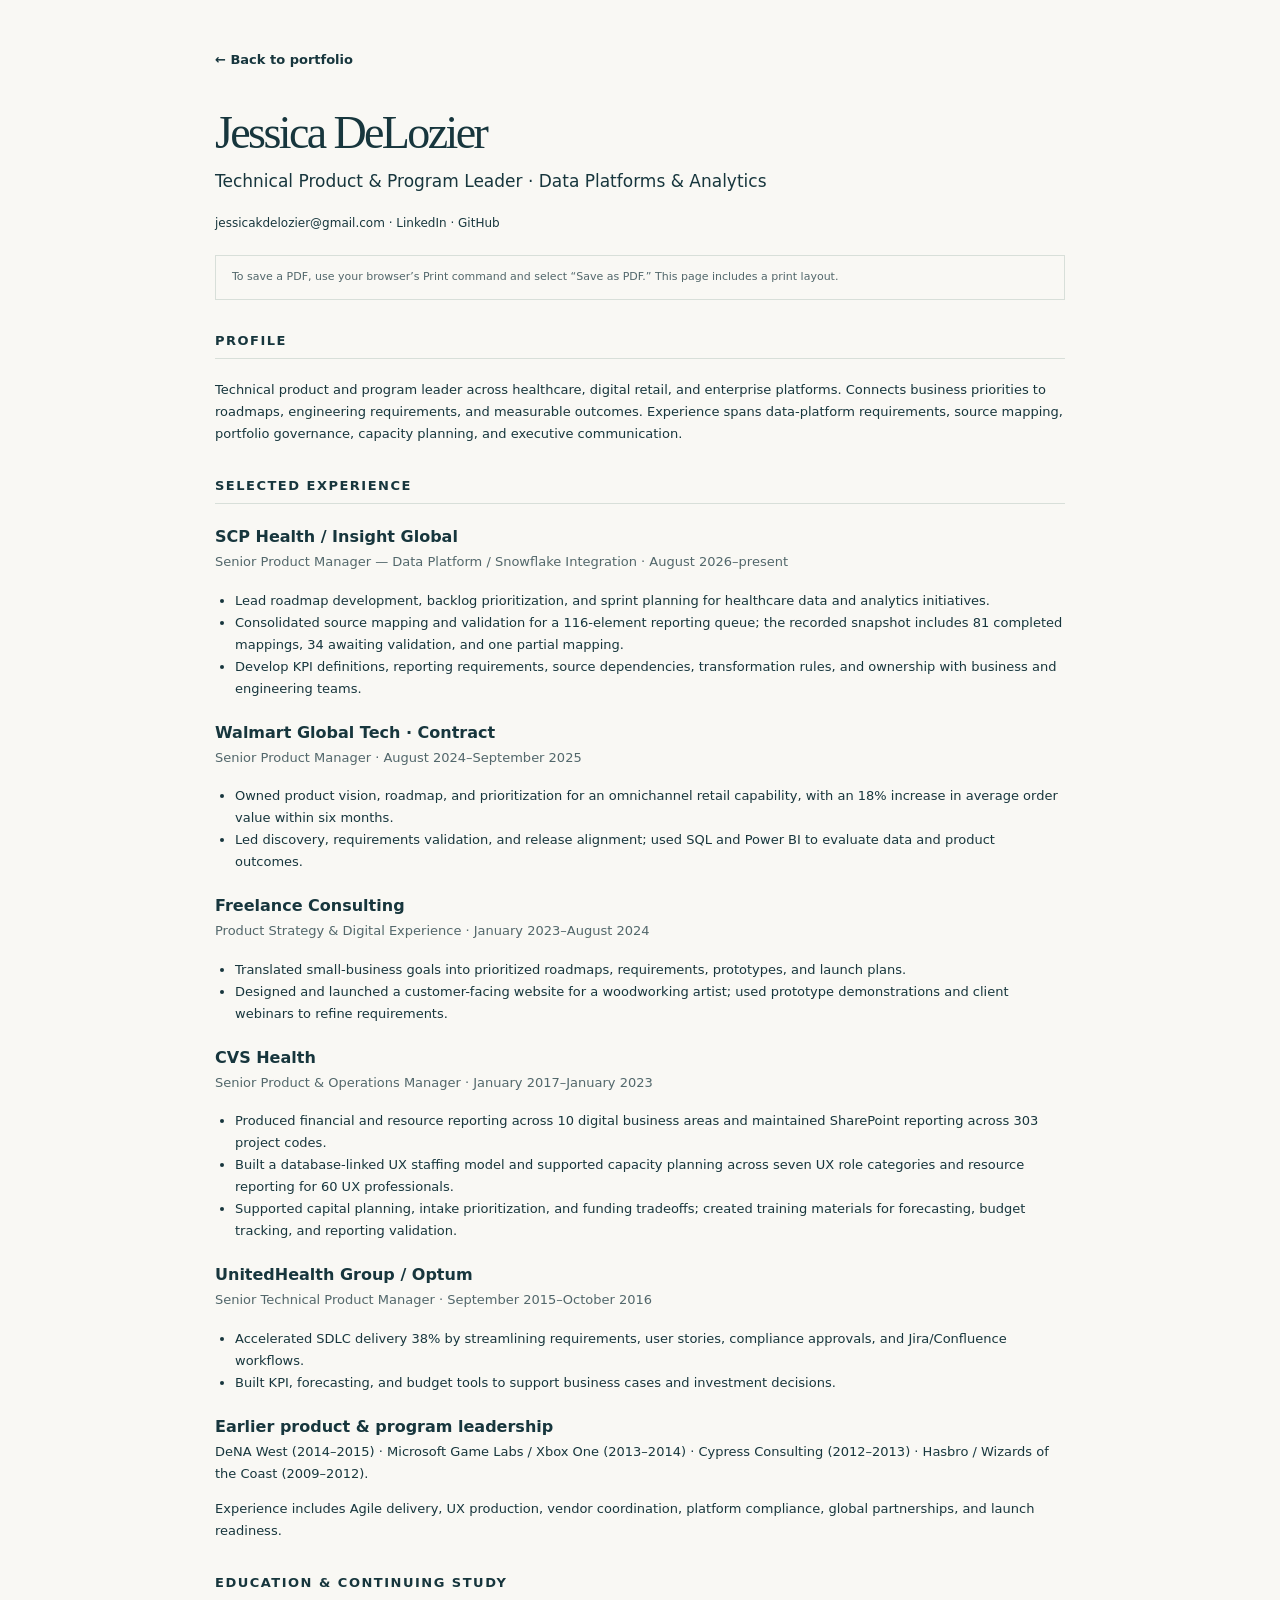
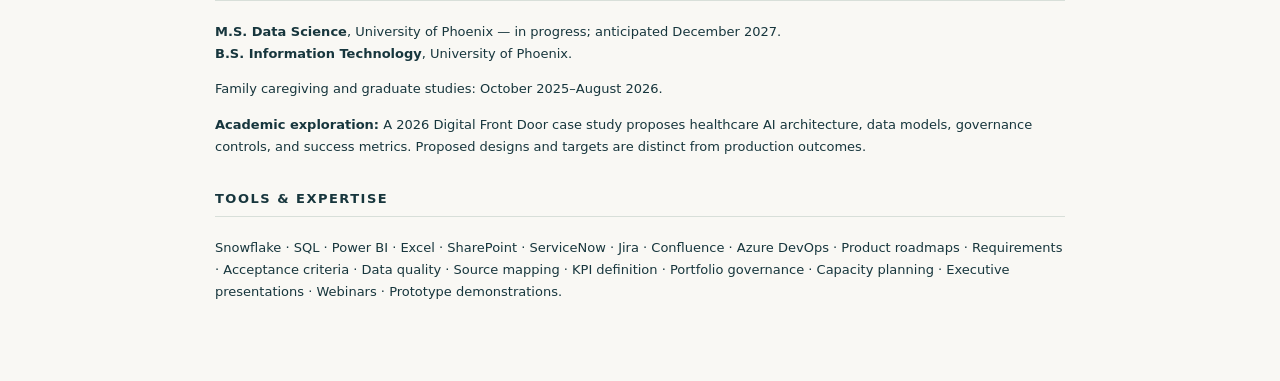
==== resume.html @ f14e0f36 "Publish Jessica DeLozier professional portfolio" ====
<!doctype html>
<html lang="en"><head><meta charset="utf-8"><meta name="viewport" content="width=device-width,initial-scale=1"><meta name="description" content="Jessica DeLozier — selected experience in technical product, program, and data platform leadership."><title>Résumé | Jessica DeLozier</title><link rel="icon" href="favicon.svg" type="image/svg+xml"><link rel="stylesheet" href="styles.css"><style>.resume{max-width:850px;padding-block:45px 65px}.resume h1{font-size:46px;margin:35px 0 8px}.resume h2{font:700 13px var(--sans);letter-spacing:1.5px;border-bottom:1px solid var(--line);padding-bottom:10px;margin:33px 0 20px}.resume h3{font:600 16px var(--sans);margin:23px 0 5px}.resume p,.resume li{font-size:13px}.role{color:var(--muted);margin-bottom:8px}.resume ul{padding-left:20px}.resume .subtitle{font-size:17px}.resume .contact{font-size:12px}.print-note{font-size:11px!important;color:var(--muted);border:1px solid var(--line);padding:12px 16px;margin-top:22px}@media print{body{background:white}.resume{max-width:none;padding:0}.resume .back,.print-note{display:none}.resume h1{margin-top:0;font-size:29px}.resume h2{margin-top:20px}.resume p,.resume li{font-size:10px}.resume h3{font-size:12px;break-after:avoid}.role{break-after:avoid}a{text-decoration:none}@page{margin:16mm}}</style></head><body><a class="skip" href="#resume-main">Skip to résumé</a><main id="resume-main" class="resume wrap"><a class="text-link back" href="./">← Back to portfolio</a><h1>Jessica DeLozier</h1><p class="subtitle">Technical Product & Program Leader · Data Platforms & Analytics</p><p class="contact"><a href="mailto:jessicakdelozier@gmail.com">jessicakdelozier@gmail.com</a> · <a href="https://www.linkedin.com/in/jessicadelozier/">LinkedIn</a> · <a href="https://github.com/jkdelozier">GitHub</a></p><p class="print-note">To save a PDF, use your browser’s Print command and select “Save as PDF.” This page includes a print layout.</p><h2>PROFILE</h2><p>Technical product and program leader across healthcare, digital retail, and enterprise platforms. Connects business priorities to roadmaps, engineering requirements, and measurable outcomes. Experience spans data-platform requirements, source mapping, portfolio governance, capacity planning, and executive communication.</p><h2>SELECTED EXPERIENCE</h2><h3>SCP Health / Insight Global</h3><p class="role">Senior Product Manager — Data Platform / Snowflake Integration · August 2026–present</p><ul><li>Lead roadmap development, backlog prioritization, and sprint planning for healthcare data and analytics initiatives.</li><li>Consolidated source mapping and validation for a 116-element reporting queue; the recorded snapshot includes 81 completed mappings, 34 awaiting validation, and one partial mapping.</li><li>Develop KPI definitions, reporting requirements, source dependencies, transformation rules, and ownership with business and engineering teams.</li></ul><h3>Walmart Global Tech · Contract</h3><p class="role">Senior Product Manager · August 2024–September 2025</p><ul><li>Owned product vision, roadmap, and prioritization for an omnichannel retail capability, with an 18% increase in average order value within six months.</li><li>Led discovery, requirements validation, and release alignment; used SQL and Power BI to evaluate data and product outcomes.</li></ul><h3>Freelance Consulting</h3><p class="role">Product Strategy & Digital Experience · January 2023–August 2024</p><ul><li>Translated small-business goals into prioritized roadmaps, requirements, prototypes, and launch plans.</li><li>Designed and launched a customer-facing website for a woodworking artist; used prototype demonstrations and client webinars to refine requirements.</li></ul><h3>CVS Health</h3><p class="role">Senior Product & Operations Manager · January 2017–January 2023</p><ul><li>Produced financial and resource reporting across 10 digital business areas and maintained SharePoint reporting across 303 project codes.</li><li>Built a database-linked UX staffing model and supported capacity planning across seven UX role categories and resource reporting for 60 UX professionals.</li><li>Supported capital planning, intake prioritization, and funding tradeoffs; created training materials for forecasting, budget tracking, and reporting validation.</li></ul><h3>UnitedHealth Group / Optum</h3><p class="role">Senior Technical Product Manager · September 2015–October 2016</p><ul><li>Accelerated SDLC delivery 38% by streamlining requirements, user stories, compliance approvals, and Jira/Confluence workflows.</li><li>Built KPI, forecasting, and budget tools to support business cases and investment decisions.</li></ul><h3>Earlier product & program leadership</h3><p>DeNA West (2014–2015) · Microsoft Game Labs / Xbox One (2013–2014) · Cypress Consulting (2012–2013) · Hasbro / Wizards of the Coast (2009–2012).</p><p>Experience includes Agile delivery, UX production, vendor coordination, platform compliance, global partnerships, and launch readiness.</p><h2>EDUCATION & CONTINUING STUDY</h2><p><strong>M.S. Data Science</strong>, University of Phoenix — in progress; anticipated December 2027.<br><strong>B.S. Information Technology</strong>, University of Phoenix.</p><p>Family caregiving and graduate studies: October 2025–August 2026.</p><p><strong>Academic exploration:</strong> A 2026 Digital Front Door case study proposes healthcare AI architecture, data models, governance controls, and success metrics. Proposed designs and targets are distinct from production outcomes.</p><h2>TOOLS & EXPERTISE</h2><p>Snowflake · SQL · Power BI · Excel · SharePoint · ServiceNow · Jira · Confluence · Azure DevOps · Product roadmaps · Requirements · Acceptance criteria · Data quality · Source mapping · KPI definition · Portfolio governance · Capacity planning · Executive presentations · Webinars · Prototype demonstrations.</p></main></body></html>
---- styles.css ----
/* No external fonts, trackers, libraries, or build step. */
:root{--ink:#17363d;--muted:#52676b;--teal:#216458;--paper:#f9f8f4;--line:#d8dfd9;--serif:Georgia,'Times New Roman',serif;--sans:system-ui,-apple-system,BlinkMacSystemFont,'Segoe UI',sans-serif}
*{box-sizing:border-box}html{scroll-behavior:smooth;scroll-padding-top:24px}body{margin:0;background:var(--paper);color:var(--ink);font:16px/1.7 var(--sans);-webkit-font-smoothing:antialiased}a{color:inherit;text-decoration:none}a:hover{text-decoration:underline;text-underline-offset:5px}a:focus-visible,summary:focus-visible,button:focus-visible{outline:3px solid #b37323;outline-offset:6px}.wrap{width:min(1160px,calc(100% - 96px));margin-inline:auto}.skip{position:absolute;left:20px;top:-100px;background:white;padding:12px;z-index:5}.skip:focus{top:10px}.site-header{display:flex;justify-content:space-between;align-items:center;min-height:110px;border-bottom:1px solid var(--line);gap:20px}.brand{display:flex;align-items:center;gap:12px;font-weight:650;font-size:16px;letter-spacing:-.4px}.monogram{display:grid;place-items:center;width:40px;height:40px;background:var(--ink);color:var(--paper);font:19px var(--serif)}nav{display:flex;align-items:center;gap:30px;font-size:13px;font-weight:550}.nav-contact{padding:10px 15px;border:1px solid #a7bab4}.hero{display:grid;grid-template-columns:1.45fr 1fr;gap:72px;padding-block:86px 90px;align-items:center}.eyebrow{font-size:10px;letter-spacing:1.8px;font-weight:700;margin:0 0 22px;line-height:1.6}.dot{display:inline-block;width:7px;height:7px;background:var(--teal);border-radius:100%;margin:0 7px 1px 0}h1,h2,h3,p{margin-top:0}h1{font:clamp(42px,4.8vw,66px)/1.13 var(--serif);letter-spacing:-2.6px;margin-bottom:25px}em{font-weight:400;color:var(--teal)}.hero-description{font-size:18px;line-height:1.65;max-width:490px;margin-bottom:12px;color:#425b60}.hero-context{font-size:12px;color:var(--muted);letter-spacing:.2px}.hero-actions{display:flex;align-items:center;gap:29px;margin-top:32px}.button{padding:13px 21px;display:inline-flex;justify-content:space-between;align-items:center;gap:27px;font-size:13px;font-weight:600}.button:hover{text-decoration:none;filter:brightness(1.12)}.primary{background:var(--ink);color:white}.text-link{font-size:13px;font-weight:650;display:inline-flex;gap:18px}.hero-card{background:#e9efea;padding:26px 30px;border:1px solid #dbe4dc;position:relative}.card-top{display:flex;justify-content:space-between;font-size:9px;letter-spacing:1.5px;font-weight:700}.card-top>span:last-child{font-size:22px;line-height:1}.card-statement{font:31px/1.24 var(--serif);letter-spacing:-.5px;margin-block:28px}.approach-step{display:flex;gap:14px;border-top:1px solid #cad6cd;padding:13px 0}.step-number{font-size:10px;padding-top:3px;color:var(--teal)}.approach-step strong{font-size:12px;font-weight:650}.approach-step p{font-size:11px;margin:1px 0 0;color:var(--muted)}.card-bottom{display:flex;justify-content:space-between;font-size:9px;letter-spacing:1px;border-top:1px solid #cad6cd;padding-top:15px;margin-top:3px}.card-bottom span{color:#81938a}.impact-band{background:#f0f1eb;border-top:1px solid var(--line);border-bottom:1px solid var(--line)}.impact-grid{display:grid;grid-template-columns:repeat(3,1fr);padding-block:31px}.impact-grid>div{padding-inline:36px;border-right:1px solid #d0d9d0}.impact-grid>div:first-child{padding-left:0}.impact-grid>div:last-child{border:0}.metric{font:44px/1.1 var(--serif);letter-spacing:-1.5px;margin-bottom:9px}.metric span{font-size:30px}.impact-grid p:not(.metric){font-size:12px;font-weight:650;margin:0}.impact-grid small{font-size:10px;color:var(--muted)}.work-section{padding-block:83px 70px}.section-heading{display:flex;justify-content:space-between;gap:30px;align-items:end;margin-bottom:36px}.section-heading .eyebrow{margin-bottom:15px}h2{font:39px/1.2 var(--serif);letter-spacing:-1.2px;margin-bottom:0}.section-heading>p{font-size:12px;color:var(--muted);margin-bottom:4px}.project-grid{display:grid;grid-template-columns:1fr 1fr;gap:24px;align-items:start}.project{background:#fffefa;border:1px solid var(--line);padding:29px 30px 0}.project-top{display:flex;justify-content:space-between;align-items:center;gap:10px;margin-bottom:27px}.project-category{font-size:9px;letter-spacing:1.2px;font-weight:700;color:var(--teal)}.project-number{font:15px var(--serif);color:#627671}.company{font-size:12px;font-weight:650;margin-bottom:9px}.project h3{font:29px/1.24 var(--serif);letter-spacing:-.7px;max-width:410px;margin-bottom:15px}.project>p:not(.company){font-size:13px;color:var(--muted);margin-bottom:24px;min-height:67px}.project-result{display:flex;gap:18px;align-items:center;border-top:1px solid var(--line);padding-top:21px;margin-bottom:20px}.project-result strong{font:40px/1 var(--serif);letter-spacing:-1px;white-space:nowrap}.project-result span{font-size:10px;line-height:1.5;color:var(--muted)}.tags{display:flex;gap:7px;flex-wrap:wrap;margin-bottom:25px}.tags span{font-size:9px;background:#edf2ec;padding:3px 9px;color:#3d5f52}details{border-top:1px solid var(--line)}summary{list-style:none;cursor:pointer;display:flex;justify-content:space-between;align-items:center;padding-block:17px;font-size:12px;font-weight:650}summary::-webkit-details-marker{display:none}summary:hover{color:var(--teal)}summary span{font-size:18px;font-weight:400}details[open] summary span{transform:rotate(90deg)}.case-body{border-top:1px solid var(--line);padding-top:20px;padding-bottom:12px;font-size:13px;color:var(--muted)}.case-body h4{color:var(--ink);font-size:12px;margin:0 0 5px}.case-body p{margin-bottom:18px}.case-meta{font-size:11px;border-top:1px solid var(--line);padding-top:14px}.work-note{font-size:10px;color:var(--muted);max-width:830px;margin:23px 0 0}.about-section{background:#edf0e9;padding-block:76px}.about-grid{display:grid;grid-template-columns:1.35fr 1fr;gap:95px}.about-grid h2{margin-bottom:25px}.about-grid p:not(.eyebrow){font-size:13px;color:#425b60}.about-grid .about-lead{font-size:16px!important;line-height:1.7}.about-grid .text-link{margin-top:10px}.expertise{padding-top:7px}.expertise h3{font-size:12px;font-weight:650;margin-bottom:15px}.expertise>div{display:flex;gap:19px;border-top:1px solid #cbd6cb;padding-top:15px}.expertise>div>span{font-size:10px;color:var(--teal);padding-top:4px}.expertise strong{display:block;font-size:12px;color:var(--ink);margin-bottom:3px}.expertise p{font-size:12px!important;line-height:1.6}.academic-section{padding-block:61px;display:flex;align-items:center;gap:60px;justify-content:space-between}.academic-section .eyebrow{margin-bottom:12px}.academic-section h2{font-size:29px;margin-bottom:15px}.academic-section p:not(.eyebrow){font-size:13px;max-width:750px;color:var(--muted)}.academic-note{font-size:10px!important;margin:16px 0 0}.academic-mark{font:68px var(--serif);color:#56796a}.contact-section{background:var(--ink);color:#f4f5ec;padding-block:65px}.contact-inner{display:flex;align-items:center;justify-content:space-between;gap:50px}.contact-section .eyebrow{color:#b4d0bd}.contact-section h2{font-size:46px}.contact-section em{color:#bad6bb}.contact-section p:last-child{font-size:13px;color:#c5d4ce;margin:20px 0 0}.contact-actions{display:flex;flex-direction:column;gap:19px;align-items:start;font-size:12px}.light{background:#ecf2e7;color:var(--ink);margin-bottom:3px}.contact-actions>a:not(.button){display:flex;justify-content:space-between;width:100%;padding-right:2px}footer{display:flex;justify-content:space-between;align-items:center;gap:15px;min-height:90px;font-size:10px;color:var(--muted)}footer p{margin:0}
@media(min-width:1300px){.hero{gap:100px}}
@media(max-width:900px){.wrap{width:calc(100% - 48px)}.hero{gap:30px;padding-block:60px}.hero h1{font-size:46px}.hero-description{font-size:16px}.hero-card{padding:22px}.card-statement{font-size:27px}.about-grid{gap:40px}nav{gap:18px}.section-heading>p{max-width:230px}.project{padding-inline:22px}.project h3{font-size:26px}}
@media(max-width:640px){.wrap{width:calc(100% - 40px)}.site-header{min-height:100px;align-items:flex-start;flex-direction:column;justify-content:center;gap:13px;padding-block:17px}.brand{font-size:14px}.monogram{width:30px;height:30px;font-size:15px}nav{gap:21px;font-size:11px;width:100%;justify-content:space-between}.nav-contact{padding:0;border:0}.hero{grid-template-columns:1fr;padding-block:46px;gap:38px}.eyebrow{font-size:9px;letter-spacing:1.3px}.hero h1{font-size:44px;letter-spacing:-1.8px}.hero-description{max-width:360px}.hero-actions{gap:24px;margin-top:25px}.hero-card{padding:24px}.card-statement{font-size:31px;margin-block:22px}.approach-step{padding:12px 0}.impact-grid{gap:20px;padding-block:26px;grid-template-columns:1fr}.impact-grid>div{padding:0 0 18px;border:0;border-bottom:1px solid #d0d9d0;display:grid;grid-template-columns:85px 1fr;column-gap:15px;align-items:center}.impact-grid>div:last-child{padding-bottom:0}.metric{font-size:36px;grid-row:span 2;margin:0}.metric span{font-size:25px}.impact-grid small{grid-column:2}.impact-grid p:not(.metric){font-size:11px}.work-section{padding-block:50px}.section-heading{display:block;margin-bottom:27px}.section-heading>p{margin-top:18px;max-width:none}h2{font-size:33px}.project-grid{grid-template-columns:1fr;gap:19px}.project{padding:25px 24px 0}.project h3{font-size:29px}.project>p:not(.company){min-height:0}.project-top{margin-bottom:23px}.project-category{font-size:8px}.project-result strong{font-size:39px}.about-section{padding-block:48px}.about-grid{grid-template-columns:1fr;gap:35px}.academic-section{gap:15px;padding-block:45px}.academic-section h2{font-size:27px}.academic-mark{font-size:40px;align-self:start}.contact-section{padding-block:47px}.contact-inner{align-items:start;flex-direction:column;gap:26px}.contact-section h2{font-size:39px}.contact-actions{width:100%;max-width:300px}footer{flex-wrap:wrap;justify-content:space-between;padding-block:25px;min-height:85px}footer>p:nth-child(2){display:none}}
@media(prefers-reduced-motion:reduce){html{scroll-behavior:auto}}
@media print{nav,.hero-card,.hero-actions,.contact-actions,footer,summary{display:none}.wrap{width:100%}.hero,.work-section,.about-section,.academic-section,.contact-section{padding-block:20px}.hero,.about-grid{display:block}.impact-band,.contact-section,.about-section{background:white;color:#17363d}.project{break-inside:avoid}.contact-section em{color:#216458}body{font-size:11px}.project-grid{gap:12px}.project h3{font-size:20px}}
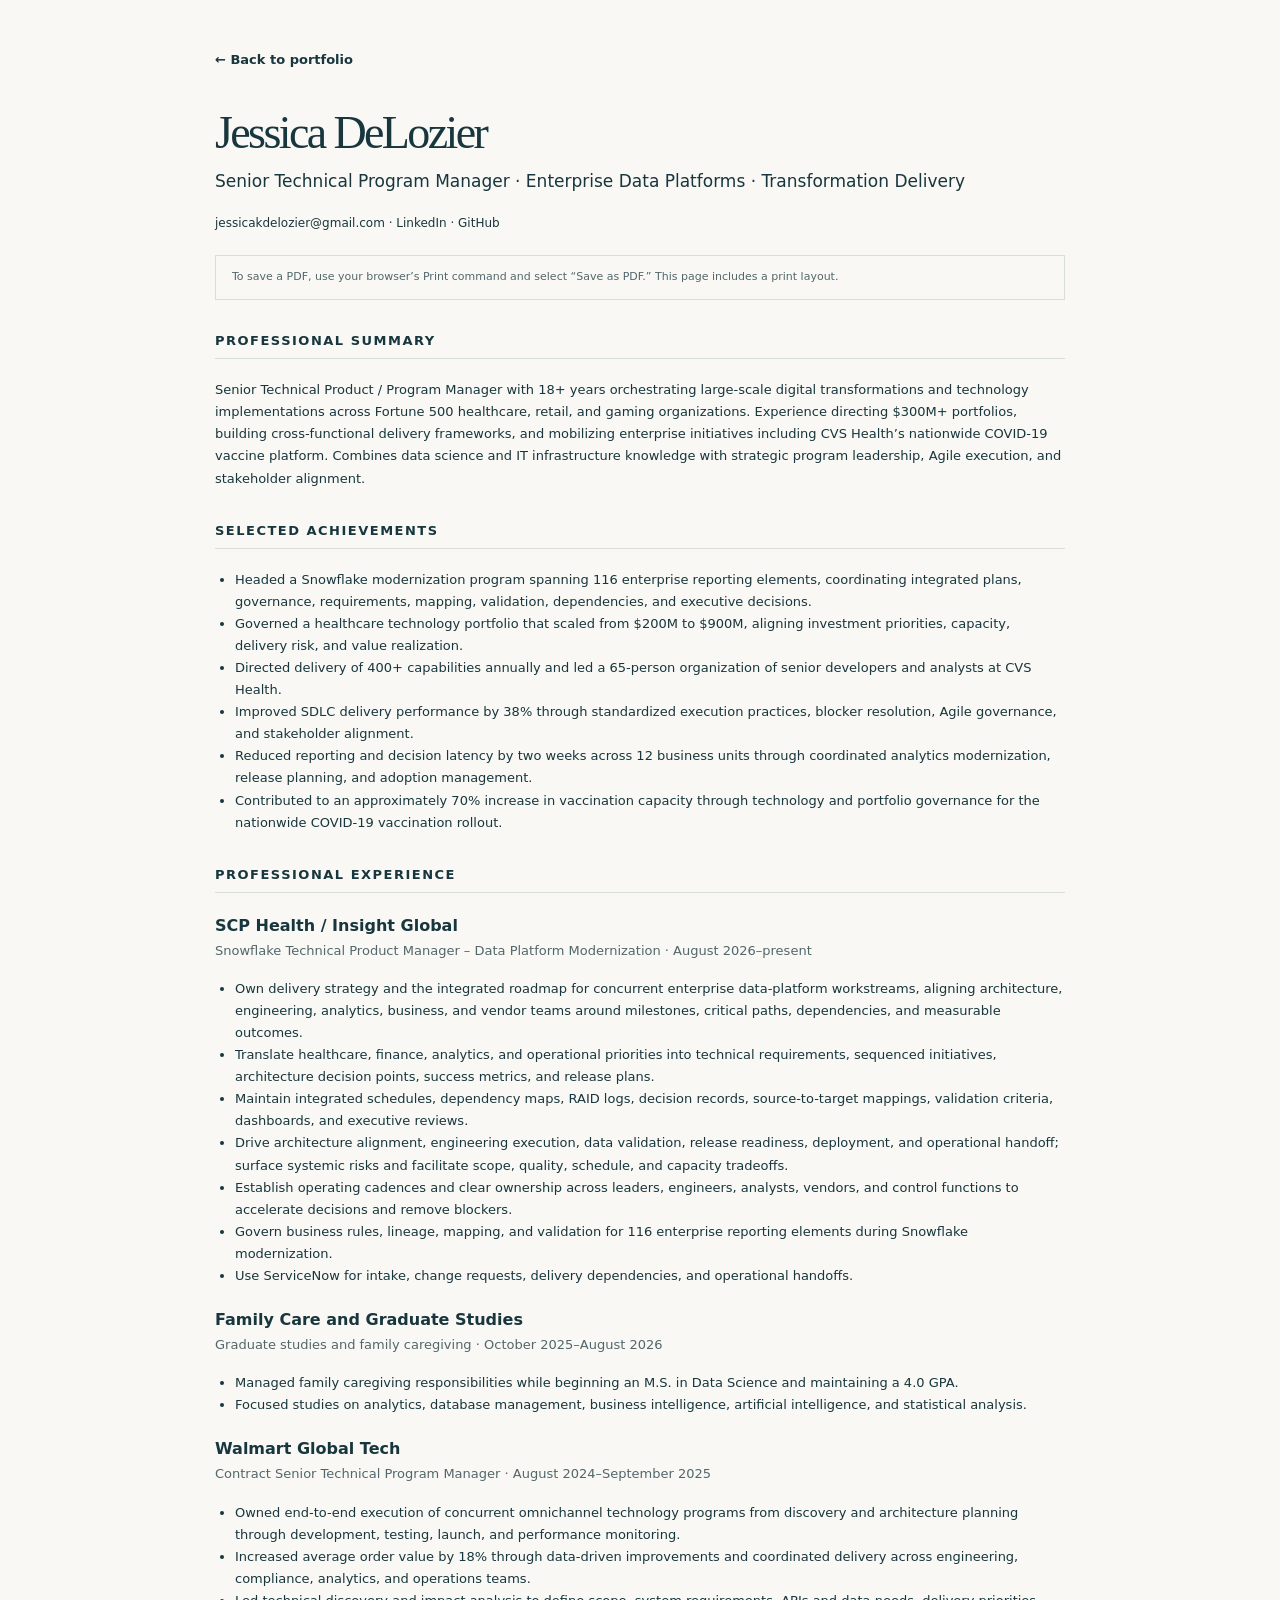
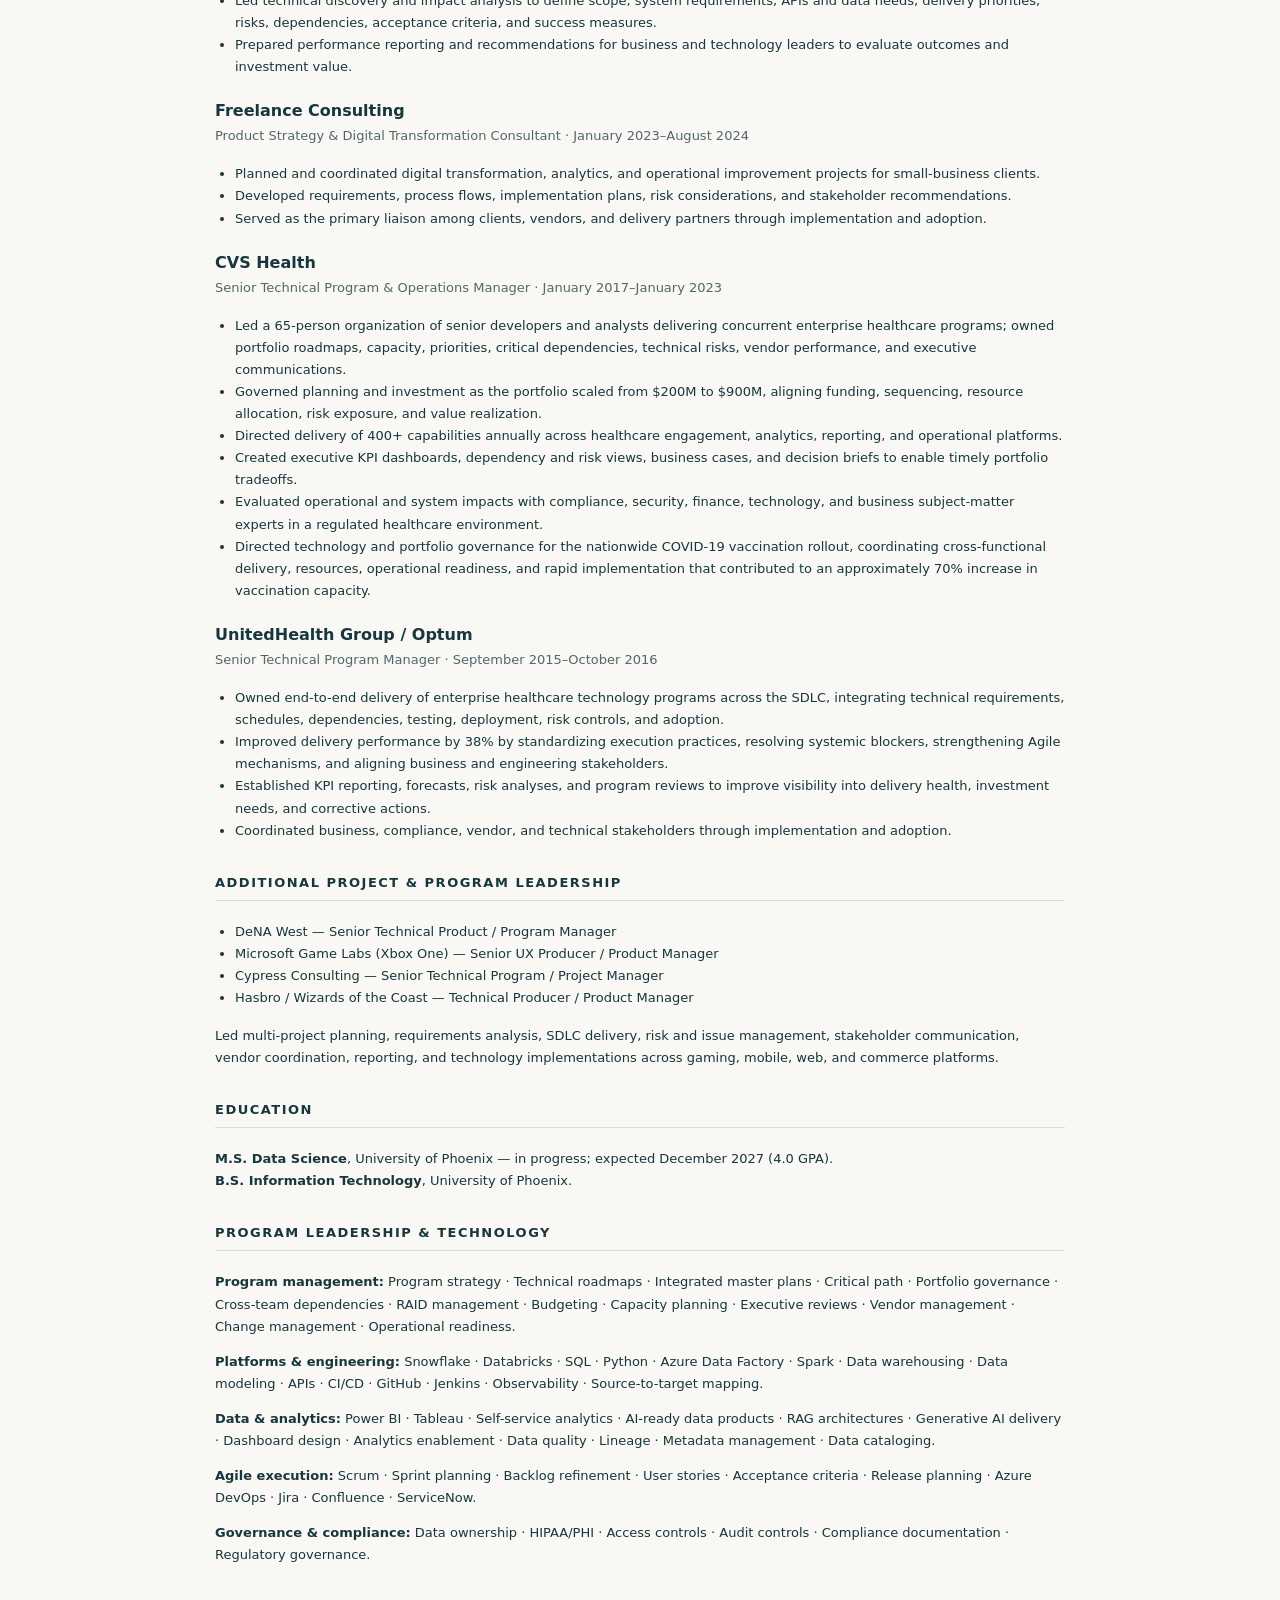
==== commit 16c7c024: "Align resume.html with updated technical program manager résumé" ====
--- a/resume.html
+++ b/resume.html
@@ -1,2 +1,18 @@
 <!doctype html>
-<html lang="en"><head><meta charset="utf-8"><meta name="viewport" content="width=device-width,initial-scale=1"><meta name="description" content="Jessica DeLozier — selected experience in technical product, program, and data platform leadership."><title>Résumé | Jessica DeLozier</title><link rel="icon" href="favicon.svg" type="image/svg+xml"><link rel="stylesheet" href="styles.css"><style>.resume{max-width:850px;padding-block:45px 65px}.resume h1{font-size:46px;margin:35px 0 8px}.resume h2{font:700 13px var(--sans);letter-spacing:1.5px;border-bottom:1px solid var(--line);padding-bottom:10px;margin:33px 0 20px}.resume h3{font:600 16px var(--sans);margin:23px 0 5px}.resume p,.resume li{font-size:13px}.role{color:var(--muted);margin-bottom:8px}.resume ul{padding-left:20px}.resume .subtitle{font-size:17px}.resume .contact{font-size:12px}.print-note{font-size:11px!important;color:var(--muted);border:1px solid var(--line);padding:12px 16px;margin-top:22px}@media print{body{background:white}.resume{max-width:none;padding:0}.resume .back,.print-note{display:none}.resume h1{margin-top:0;font-size:29px}.resume h2{margin-top:20px}.resume p,.resume li{font-size:10px}.resume h3{font-size:12px;break-after:avoid}.role{break-after:avoid}a{text-decoration:none}@page{margin:16mm}}</style></head><body><a class="skip" href="#resume-main">Skip to résumé</a><main id="resume-main" class="resume wrap"><a class="text-link back" href="./">← Back to portfolio</a><h1>Jessica DeLozier</h1><p class="subtitle">Technical Product & Program Leader · Data Platforms & Analytics</p><p class="contact"><a href="mailto:jessicakdelozier@gmail.com">jessicakdelozier@gmail.com</a> · <a href="https://www.linkedin.com/in/jessicadelozier/">LinkedIn</a> · <a href="https://github.com/jkdelozier">GitHub</a></p><p class="print-note">To save a PDF, use your browser’s Print command and select “Save as PDF.” This page includes a print layout.</p><h2>PROFILE</h2><p>Technical product and program leader across healthcare, digital retail, and enterprise platforms. Connects business priorities to roadmaps, engineering requirements, and measurable outcomes. Experience spans data-platform requirements, source mapping, portfolio governance, capacity planning, and executive communication.</p><h2>SELECTED EXPERIENCE</h2><h3>SCP Health / Insight Global</h3><p class="role">Senior Product Manager — Data Platform / Snowflake Integration · August 2026–present</p><ul><li>Lead roadmap development, backlog prioritization, and sprint planning for healthcare data and analytics initiatives.</li><li>Consolidated source mapping and validation for a 116-element reporting queue; the recorded snapshot includes 81 completed mappings, 34 awaiting validation, and one partial mapping.</li><li>Develop KPI definitions, reporting requirements, source dependencies, transformation rules, and ownership with business and engineering teams.</li></ul><h3>Walmart Global Tech · Contract</h3><p class="role">Senior Product Manager · August 2024–September 2025</p><ul><li>Owned product vision, roadmap, and prioritization for an omnichannel retail capability, with an 18% increase in average order value within six months.</li><li>Led discovery, requirements validation, and release alignment; used SQL and Power BI to evaluate data and product outcomes.</li></ul><h3>Freelance Consulting</h3><p class="role">Product Strategy & Digital Experience · January 2023–August 2024</p><ul><li>Translated small-business goals into prioritized roadmaps, requirements, prototypes, and launch plans.</li><li>Designed and launched a customer-facing website for a woodworking artist; used prototype demonstrations and client webinars to refine requirements.</li></ul><h3>CVS Health</h3><p class="role">Senior Product & Operations Manager · January 2017–January 2023</p><ul><li>Produced financial and resource reporting across 10 digital business areas and maintained SharePoint reporting across 303 project codes.</li><li>Built a database-linked UX staffing model and supported capacity planning across seven UX role categories and resource reporting for 60 UX professionals.</li><li>Supported capital planning, intake prioritization, and funding tradeoffs; created training materials for forecasting, budget tracking, and reporting validation.</li></ul><h3>UnitedHealth Group / Optum</h3><p class="role">Senior Technical Product Manager · September 2015–October 2016</p><ul><li>Accelerated SDLC delivery 38% by streamlining requirements, user stories, compliance approvals, and Jira/Confluence workflows.</li><li>Built KPI, forecasting, and budget tools to support business cases and investment decisions.</li></ul><h3>Earlier product & program leadership</h3><p>DeNA West (2014–2015) · Microsoft Game Labs / Xbox One (2013–2014) · Cypress Consulting (2012–2013) · Hasbro / Wizards of the Coast (2009–2012).</p><p>Experience includes Agile delivery, UX production, vendor coordination, platform compliance, global partnerships, and launch readiness.</p><h2>EDUCATION & CONTINUING STUDY</h2><p><strong>M.S. Data Science</strong>, University of Phoenix — in progress; anticipated December 2027.<br><strong>B.S. Information Technology</strong>, University of Phoenix.</p><p>Family caregiving and graduate studies: October 2025–August 2026.</p><p><strong>Academic exploration:</strong> A 2026 Digital Front Door case study proposes healthcare AI architecture, data models, governance controls, and success metrics. Proposed designs and targets are distinct from production outcomes.</p><h2>TOOLS & EXPERTISE</h2><p>Snowflake · SQL · Power BI · Excel · SharePoint · ServiceNow · Jira · Confluence · Azure DevOps · Product roadmaps · Requirements · Acceptance criteria · Data quality · Source mapping · KPI definition · Portfolio governance · Capacity planning · Executive presentations · Webinars · Prototype demonstrations.</p></main></body></html>
+<html lang="en"><head><meta charset="utf-8"><meta name="viewport" content="width=device-width,initial-scale=1"><meta name="description" content="Jessica DeLozier — selected experience in technical product, program, and data platform leadership."><title>Résumé | Jessica DeLozier</title><link rel="icon" href="favicon.svg" type="image/svg+xml"><link rel="stylesheet" href="styles.css"><style>.resume{max-width:850px;padding-block:45px 65px}.resume h1{font-size:46px;margin:35px 0 8px}.resume h2{font:700 13px var(--sans);letter-spacing:1.5px;border-bottom:1px solid var(--line);padding-bottom:10px;margin:33px 0 20px}.resume h3{font:600 16px var(--sans);margin:23px 0 5px}.resume p,.resume li{font-size:13px}.role{color:var(--muted);margin-bottom:8px}.resume ul{padding-left:20px}.resume .subtitle{font-size:17px}.resume .contact{font-size:12px}.print-note{font-size:11px!important;color:var(--muted);border:1px solid var(--line);padding:12px 16px;margin-top:22px}@media print{body{background:white}.resume{max-width:none;padding:0}.resume .back,.print-note{display:none}.resume h1{margin-top:0;font-size:29px}.resume h2{margin-top:20px}.resume p,.resume li{font-size:10px}.resume h3{font-size:12px;break-after:avoid}.role{break-after:avoid}a{text-decoration:none}@page{margin:16mm}}</style></head><body><a class="skip" href="#resume-main">Skip to résumé</a><main id="resume-main" class="resume wrap"><a class="text-link back" href="./">← Back to portfolio</a>
+<h1>Jessica DeLozier</h1><p class="subtitle">Senior Technical Program Manager · Enterprise Data Platforms · Transformation Delivery</p>
+<p class="contact"><a href="mailto:jessicakdelozier@gmail.com">jessicakdelozier@gmail.com</a> · <a href="https://www.linkedin.com/in/jessicadelozier/">LinkedIn</a> · <a href="https://github.com/jkdelozier">GitHub</a></p>
+<p class="print-note">To save a PDF, use your browser’s Print command and select “Save as PDF.” This page includes a print layout.</p>
+<h2>PROFESSIONAL SUMMARY</h2><p>Senior Technical Product / Program Manager with 18+ years orchestrating large-scale digital transformations and technology implementations across Fortune 500 healthcare, retail, and gaming organizations. Experience directing $300M+ portfolios, building cross-functional delivery frameworks, and mobilizing enterprise initiatives including CVS Health’s nationwide COVID-19 vaccine platform. Combines data science and IT infrastructure knowledge with strategic program leadership, Agile execution, and stakeholder alignment.</p>
+<h2>SELECTED ACHIEVEMENTS</h2><ul><li>Headed a Snowflake modernization program spanning 116 enterprise reporting elements, coordinating integrated plans, governance, requirements, mapping, validation, dependencies, and executive decisions.</li><li>Governed a healthcare technology portfolio that scaled from $200M to $900M, aligning investment priorities, capacity, delivery risk, and value realization.</li><li>Directed delivery of 400+ capabilities annually and led a 65-person organization of senior developers and analysts at CVS Health.</li><li>Improved SDLC delivery performance by 38% through standardized execution practices, blocker resolution, Agile governance, and stakeholder alignment.</li><li>Reduced reporting and decision latency by two weeks across 12 business units through coordinated analytics modernization, release planning, and adoption management.</li><li>Contributed to an approximately 70% increase in vaccination capacity through technology and portfolio governance for the nationwide COVID-19 vaccination rollout.</li></ul>
+<h2>PROFESSIONAL EXPERIENCE</h2>
+<h3>SCP Health / Insight Global</h3><p class="role">Snowflake Technical Product Manager – Data Platform Modernization · August 2026–present</p><ul><li>Own delivery strategy and the integrated roadmap for concurrent enterprise data-platform workstreams, aligning architecture, engineering, analytics, business, and vendor teams around milestones, critical paths, dependencies, and measurable outcomes.</li><li>Translate healthcare, finance, analytics, and operational priorities into technical requirements, sequenced initiatives, architecture decision points, success metrics, and release plans.</li><li>Maintain integrated schedules, dependency maps, RAID logs, decision records, source-to-target mappings, validation criteria, dashboards, and executive reviews.</li><li>Drive architecture alignment, engineering execution, data validation, release readiness, deployment, and operational handoff; surface systemic risks and facilitate scope, quality, schedule, and capacity tradeoffs.</li><li>Establish operating cadences and clear ownership across leaders, engineers, analysts, vendors, and control functions to accelerate decisions and remove blockers.</li><li>Govern business rules, lineage, mapping, and validation for 116 enterprise reporting elements during Snowflake modernization.</li><li>Use ServiceNow for intake, change requests, delivery dependencies, and operational handoffs.</li></ul>
+<h3>Family Care and Graduate Studies</h3><p class="role">Graduate studies and family caregiving · October 2025–August 2026</p><ul><li>Managed family caregiving responsibilities while beginning an M.S. in Data Science and maintaining a 4.0 GPA.</li><li>Focused studies on analytics, database management, business intelligence, artificial intelligence, and statistical analysis.</li></ul>
+<h3>Walmart Global Tech</h3><p class="role">Contract Senior Technical Program Manager · August 2024–September 2025</p><ul><li>Owned end-to-end execution of concurrent omnichannel technology programs from discovery and architecture planning through development, testing, launch, and performance monitoring.</li><li>Increased average order value by 18% through data-driven improvements and coordinated delivery across engineering, compliance, analytics, and operations teams.</li><li>Led technical discovery and impact analysis to define scope, system requirements, APIs and data needs, delivery priorities, risks, dependencies, acceptance criteria, and success measures.</li><li>Prepared performance reporting and recommendations for business and technology leaders to evaluate outcomes and investment value.</li></ul>
+<h3>Freelance Consulting</h3><p class="role">Product Strategy & Digital Transformation Consultant · January 2023–August 2024</p><ul><li>Planned and coordinated digital transformation, analytics, and operational improvement projects for small-business clients.</li><li>Developed requirements, process flows, implementation plans, risk considerations, and stakeholder recommendations.</li><li>Served as the primary liaison among clients, vendors, and delivery partners through implementation and adoption.</li></ul>
+<h3>CVS Health</h3><p class="role">Senior Technical Program & Operations Manager · January 2017–January 2023</p><ul><li>Led a 65-person organization of senior developers and analysts delivering concurrent enterprise healthcare programs; owned portfolio roadmaps, capacity, priorities, critical dependencies, technical risks, vendor performance, and executive communications.</li><li>Governed planning and investment as the portfolio scaled from $200M to $900M, aligning funding, sequencing, resource allocation, risk exposure, and value realization.</li><li>Directed delivery of 400+ capabilities annually across healthcare engagement, analytics, reporting, and operational platforms.</li><li>Created executive KPI dashboards, dependency and risk views, business cases, and decision briefs to enable timely portfolio tradeoffs.</li><li>Evaluated operational and system impacts with compliance, security, finance, technology, and business subject-matter experts in a regulated healthcare environment.</li><li>Directed technology and portfolio governance for the nationwide COVID-19 vaccination rollout, coordinating cross-functional delivery, resources, operational readiness, and rapid implementation that contributed to an approximately 70% increase in vaccination capacity.</li></ul>
+<h3>UnitedHealth Group / Optum</h3><p class="role">Senior Technical Program Manager · September 2015–October 2016</p><ul><li>Owned end-to-end delivery of enterprise healthcare technology programs across the SDLC, integrating technical requirements, schedules, dependencies, testing, deployment, risk controls, and adoption.</li><li>Improved delivery performance by 38% by standardizing execution practices, resolving systemic blockers, strengthening Agile mechanisms, and aligning business and engineering stakeholders.</li><li>Established KPI reporting, forecasts, risk analyses, and program reviews to improve visibility into delivery health, investment needs, and corrective actions.</li><li>Coordinated business, compliance, vendor, and technical stakeholders through implementation and adoption.</li></ul>
+<h2>ADDITIONAL PROJECT & PROGRAM LEADERSHIP</h2><ul><li>DeNA West — Senior Technical Product / Program Manager</li><li>Microsoft Game Labs (Xbox One) — Senior UX Producer / Product Manager</li><li>Cypress Consulting — Senior Technical Program / Project Manager</li><li>Hasbro / Wizards of the Coast — Technical Producer / Product Manager</li></ul><p>Led multi-project planning, requirements analysis, SDLC delivery, risk and issue management, stakeholder communication, vendor coordination, reporting, and technology implementations across gaming, mobile, web, and commerce platforms.</p>
+<h2>EDUCATION</h2><p><strong>M.S. Data Science</strong>, University of Phoenix — in progress; expected December 2027 (4.0 GPA).<br><strong>B.S. Information Technology</strong>, University of Phoenix.</p>
+<h2>PROGRAM LEADERSHIP & TECHNOLOGY</h2><p><strong>Program management:</strong> Program strategy · Technical roadmaps · Integrated master plans · Critical path · Portfolio governance · Cross-team dependencies · RAID management · Budgeting · Capacity planning · Executive reviews · Vendor management · Change management · Operational readiness.</p><p><strong>Platforms & engineering:</strong> Snowflake · Databricks · SQL · Python · Azure Data Factory · Spark · Data warehousing · Data modeling · APIs · CI/CD · GitHub · Jenkins · Observability · Source-to-target mapping.</p><p><strong>Data & analytics:</strong> Power BI · Tableau · Self-service analytics · AI-ready data products · RAG architectures · Generative AI delivery · Dashboard design · Analytics enablement · Data quality · Lineage · Metadata management · Data cataloging.</p><p><strong>Agile execution:</strong> Scrum · Sprint planning · Backlog refinement · User stories · Acceptance criteria · Release planning · Azure DevOps · Jira · Confluence · ServiceNow.</p><p><strong>Governance & compliance:</strong> Data ownership · HIPAA/PHI · Access controls · Audit controls · Compliance documentation · Regulatory governance.</p>
+</main></body></html>
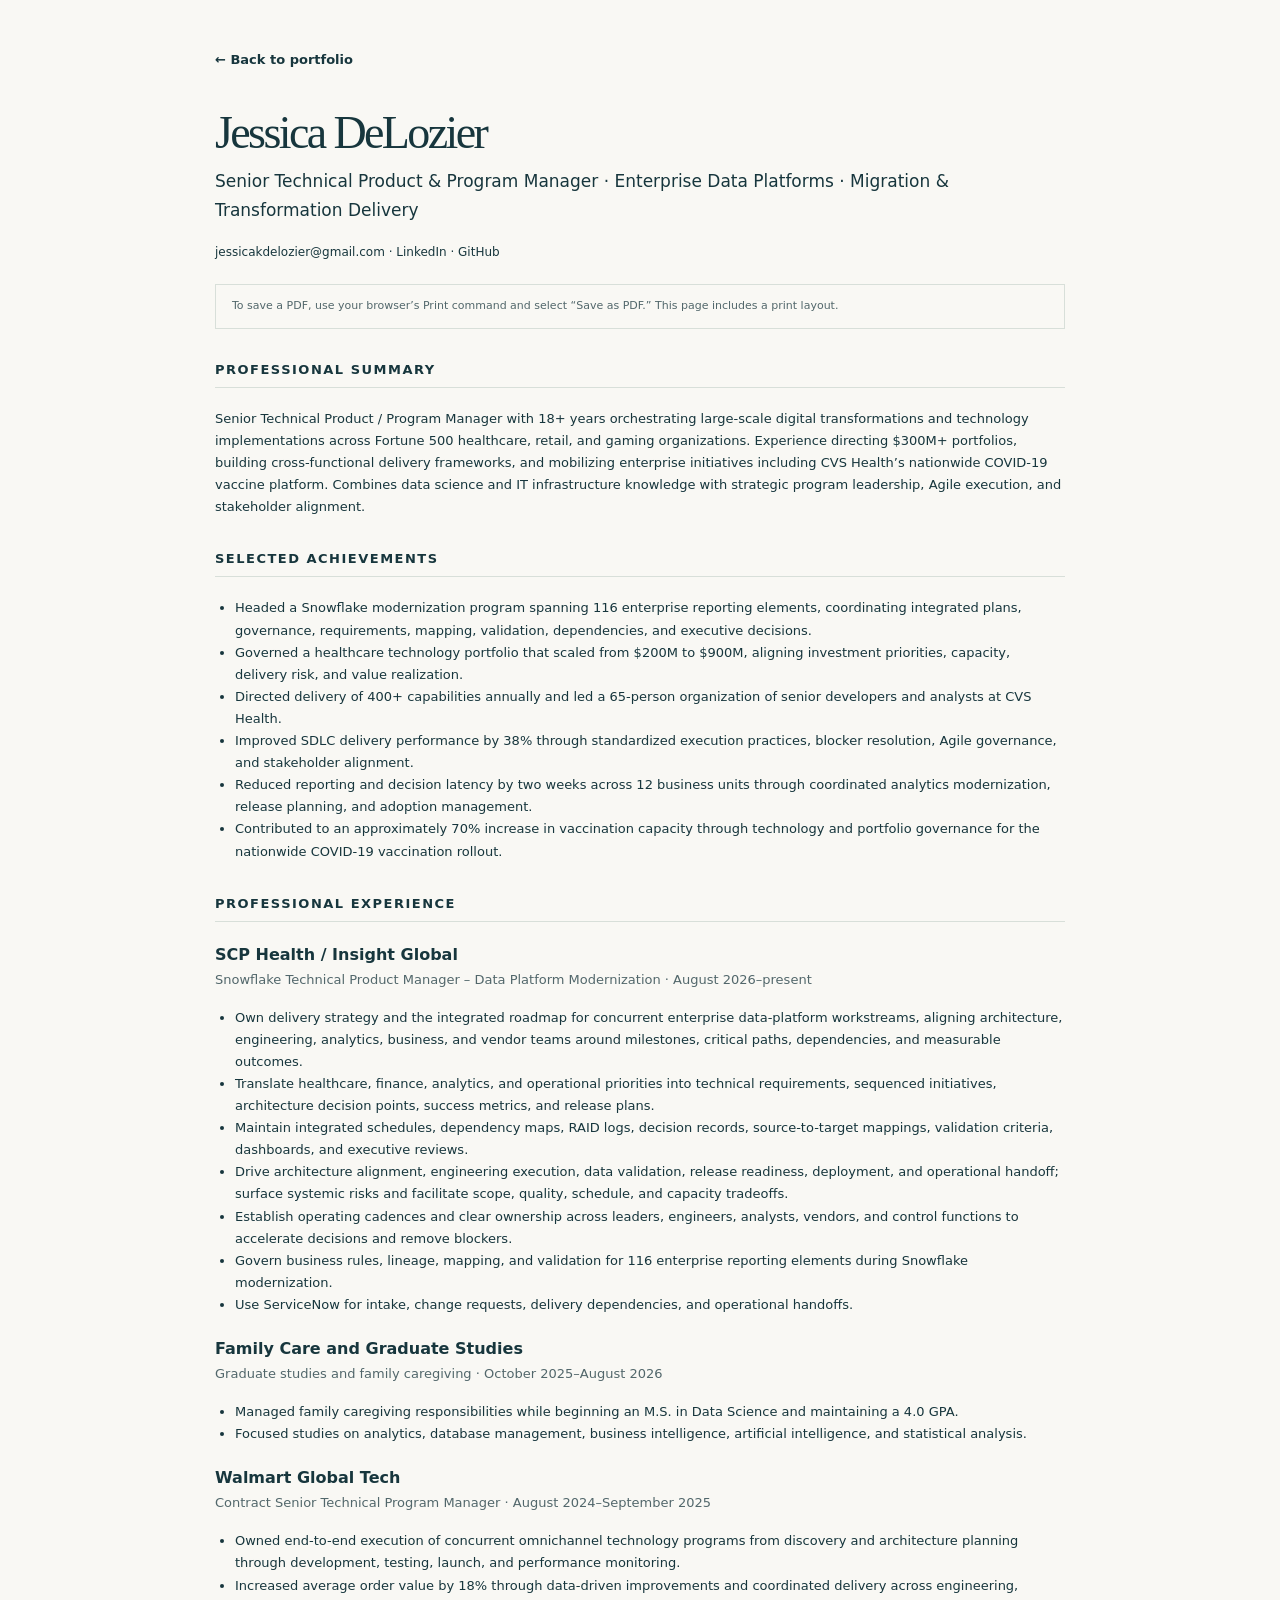
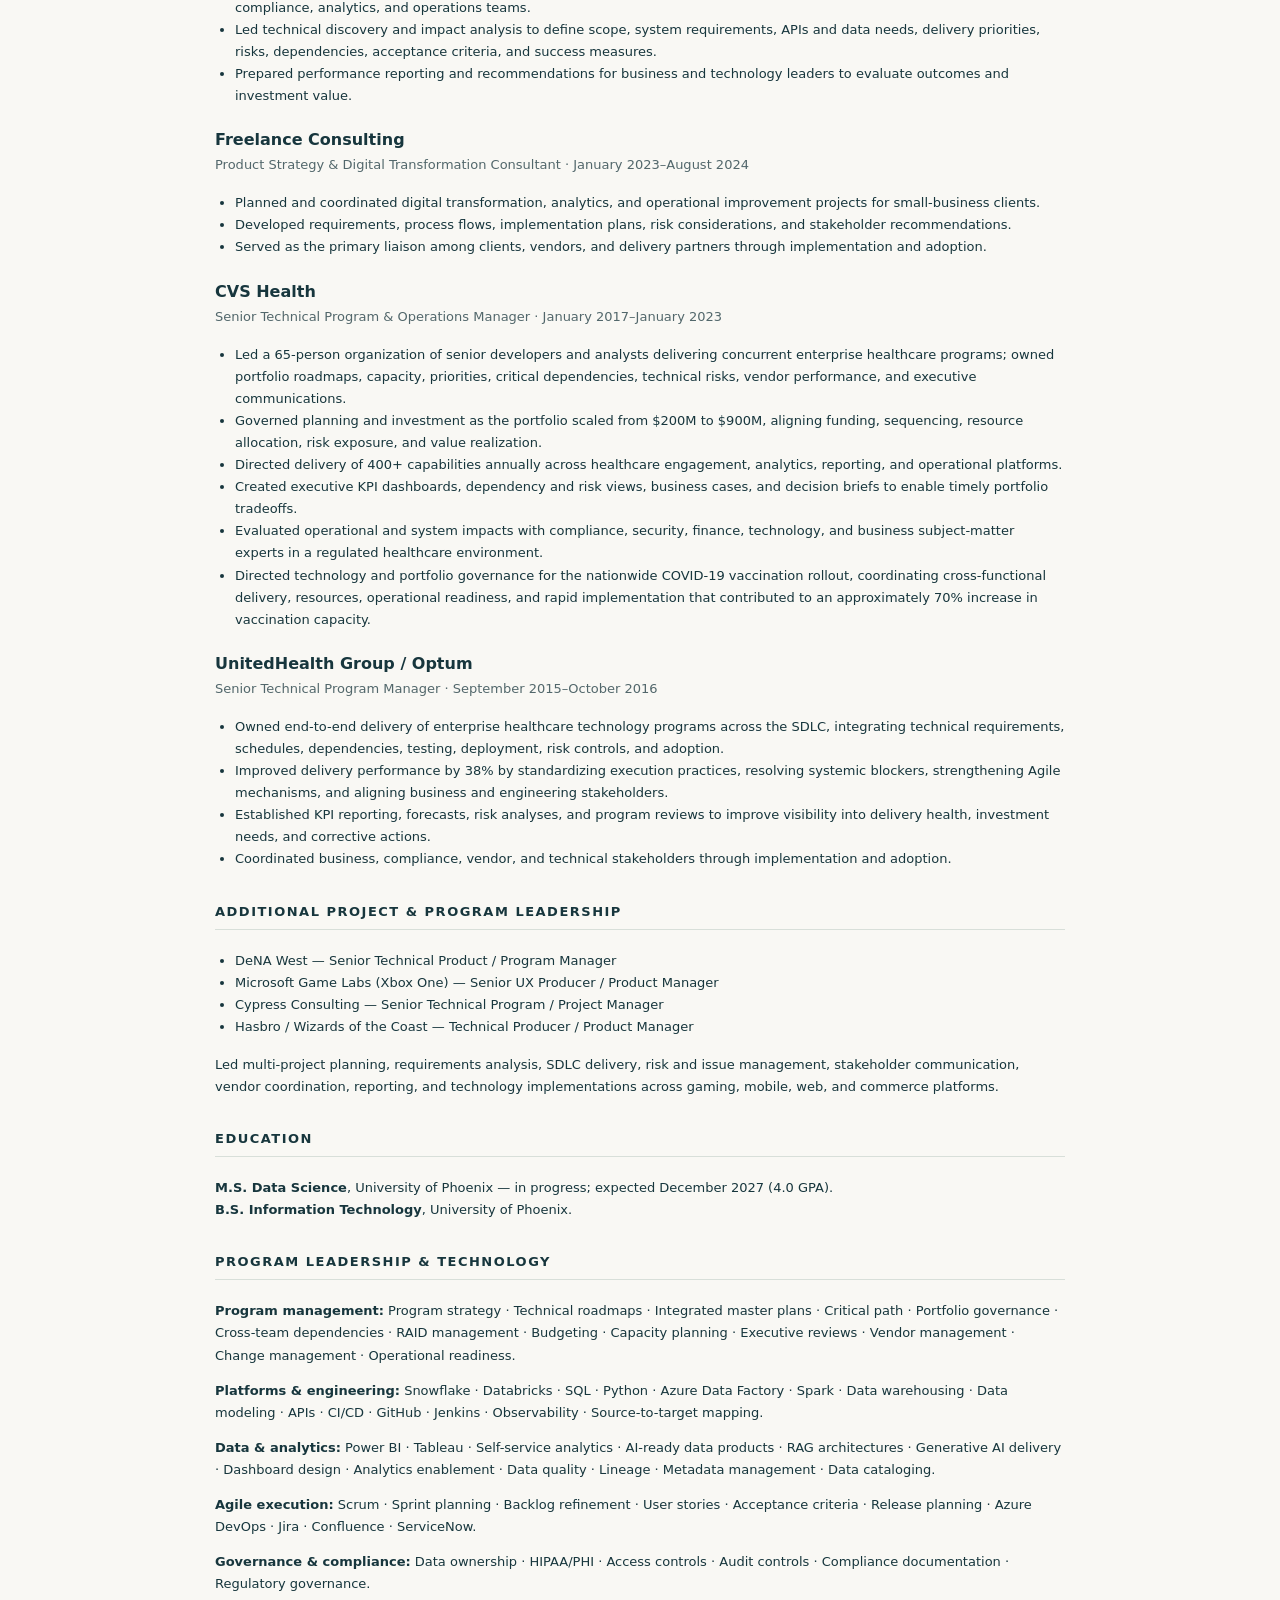
==== commit 39321ba5: "Update job title in résumé" ====
--- a/resume.html
+++ b/resume.html
@@ -1,6 +1,6 @@
 <!doctype html>
 <html lang="en"><head><meta charset="utf-8"><meta name="viewport" content="width=device-width,initial-scale=1"><meta name="description" content="Jessica DeLozier — selected experience in technical product, program, and data platform leadership."><title>Résumé | Jessica DeLozier</title><link rel="icon" href="favicon.svg" type="image/svg+xml"><link rel="stylesheet" href="styles.css"><style>.resume{max-width:850px;padding-block:45px 65px}.resume h1{font-size:46px;margin:35px 0 8px}.resume h2{font:700 13px var(--sans);letter-spacing:1.5px;border-bottom:1px solid var(--line);padding-bottom:10px;margin:33px 0 20px}.resume h3{font:600 16px var(--sans);margin:23px 0 5px}.resume p,.resume li{font-size:13px}.role{color:var(--muted);margin-bottom:8px}.resume ul{padding-left:20px}.resume .subtitle{font-size:17px}.resume .contact{font-size:12px}.print-note{font-size:11px!important;color:var(--muted);border:1px solid var(--line);padding:12px 16px;margin-top:22px}@media print{body{background:white}.resume{max-width:none;padding:0}.resume .back,.print-note{display:none}.resume h1{margin-top:0;font-size:29px}.resume h2{margin-top:20px}.resume p,.resume li{font-size:10px}.resume h3{font-size:12px;break-after:avoid}.role{break-after:avoid}a{text-decoration:none}@page{margin:16mm}}</style></head><body><a class="skip" href="#resume-main">Skip to résumé</a><main id="resume-main" class="resume wrap"><a class="text-link back" href="./">← Back to portfolio</a>
-<h1>Jessica DeLozier</h1><p class="subtitle">Senior Technical Program Manager · Enterprise Data Platforms · Transformation Delivery</p>
+<h1>Jessica DeLozier</h1><p class="subtitle">Senior Technical Product & Program Manager · Enterprise Data Platforms · Migration & Transformation Delivery</p>
 <p class="contact"><a href="mailto:jessicakdelozier@gmail.com">jessicakdelozier@gmail.com</a> · <a href="https://www.linkedin.com/in/jessicadelozier/">LinkedIn</a> · <a href="https://github.com/jkdelozier">GitHub</a></p>
 <p class="print-note">To save a PDF, use your browser’s Print command and select “Save as PDF.” This page includes a print layout.</p>
 <h2>PROFESSIONAL SUMMARY</h2><p>Senior Technical Product / Program Manager with 18+ years orchestrating large-scale digital transformations and technology implementations across Fortune 500 healthcare, retail, and gaming organizations. Experience directing $300M+ portfolios, building cross-functional delivery frameworks, and mobilizing enterprise initiatives including CVS Health’s nationwide COVID-19 vaccine platform. Combines data science and IT infrastructure knowledge with strategic program leadership, Agile execution, and stakeholder alignment.</p>
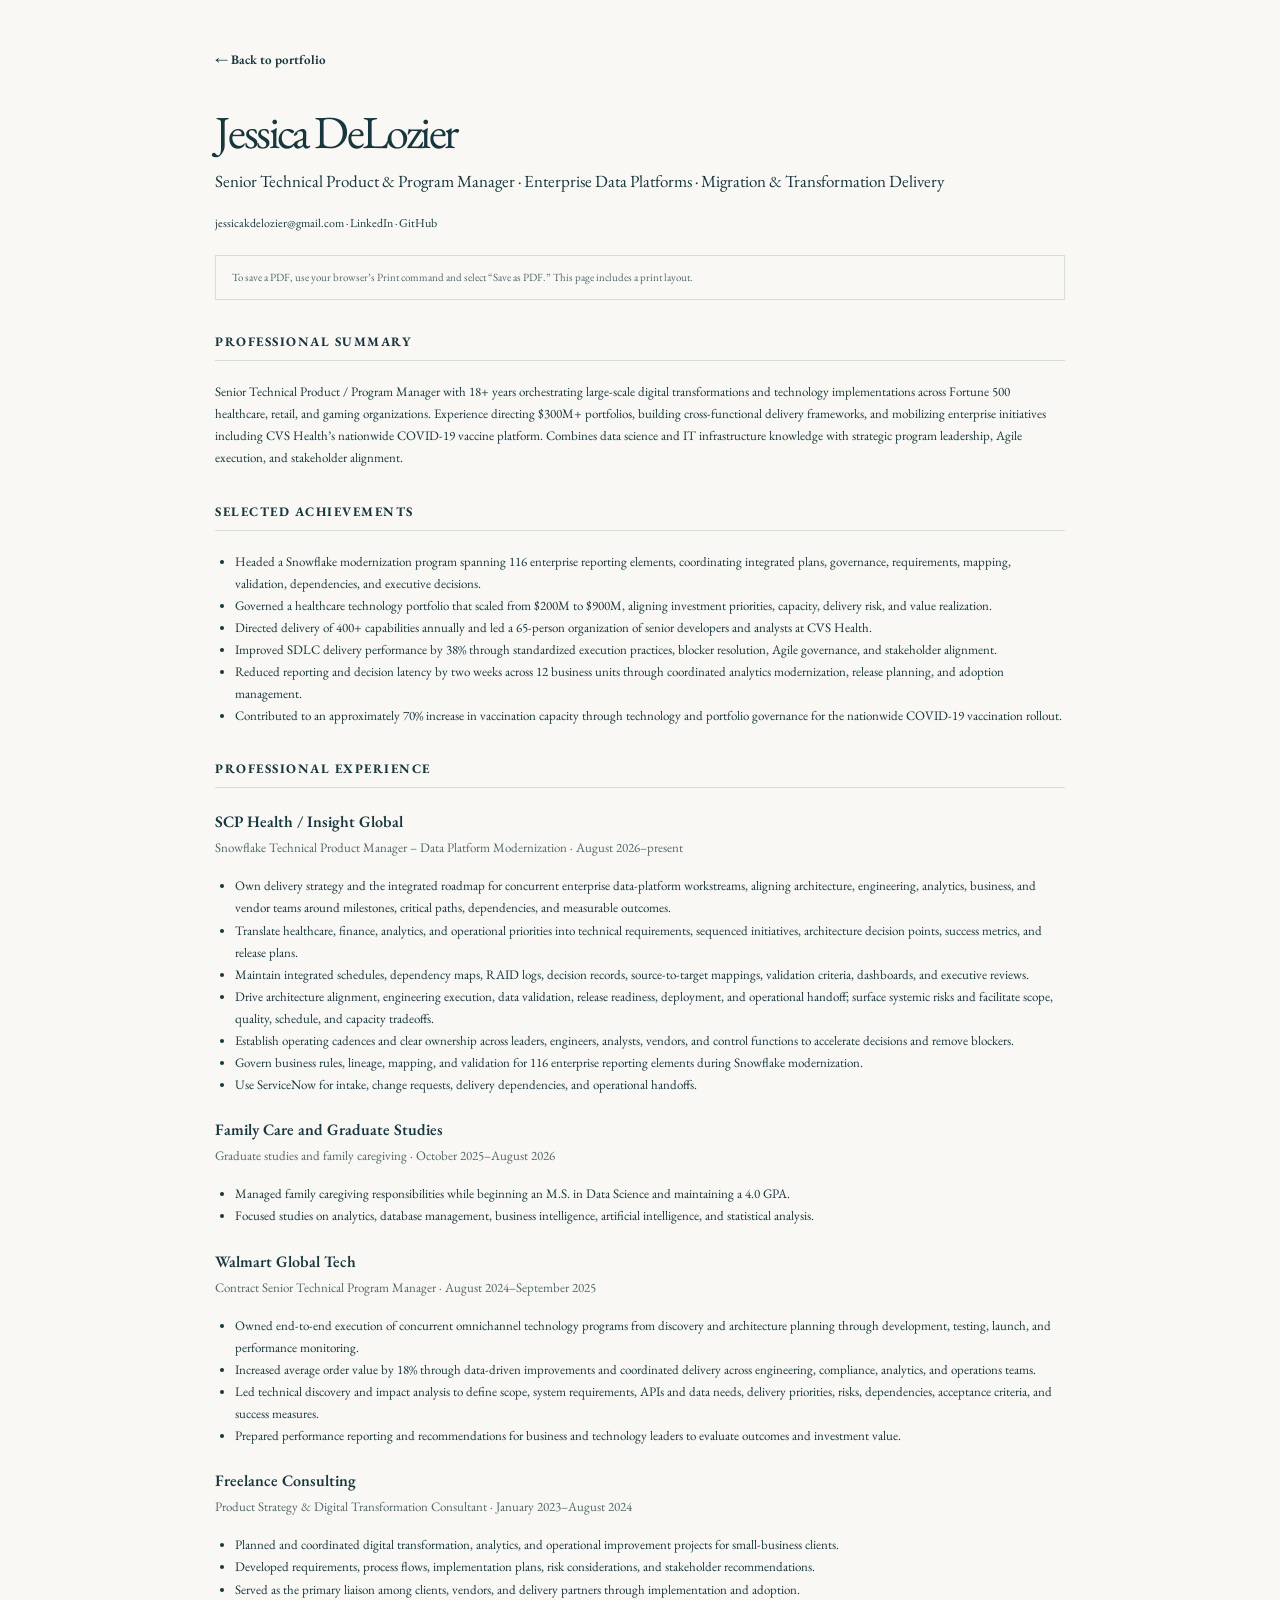
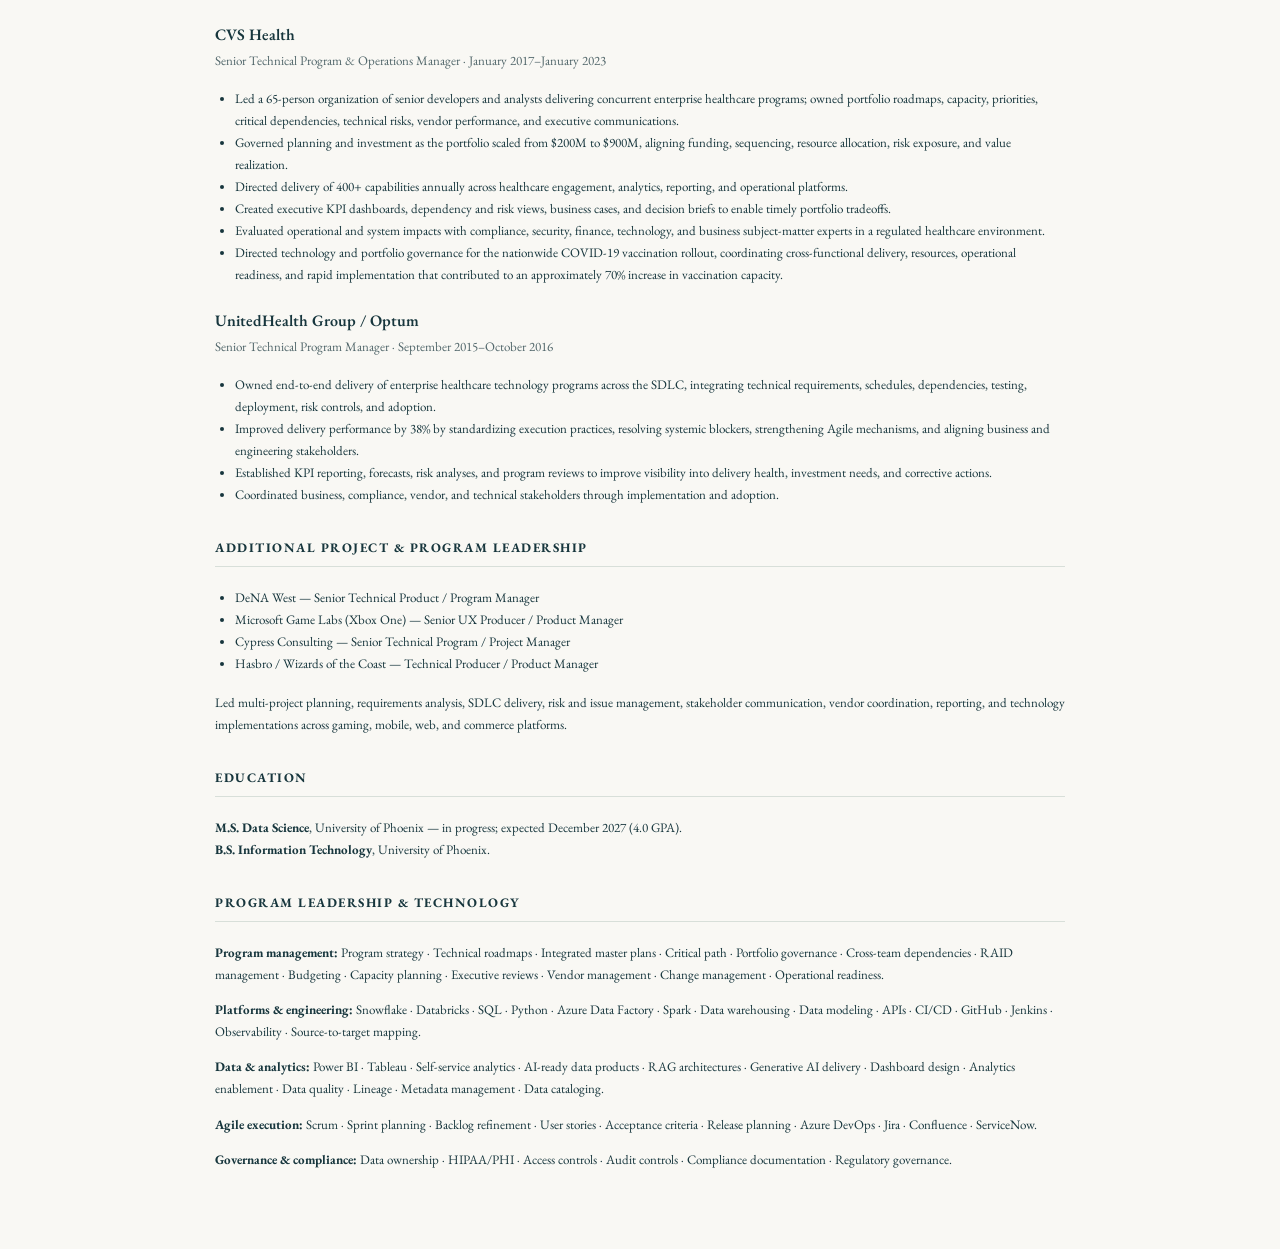
==== commit c212e2c3: "Refresh stylesheet cache for Garamond typography" ====
--- a/resume.html
+++ b/resume.html
@@ -1,5 +1,5 @@
 <!doctype html>
-<html lang="en"><head><meta charset="utf-8"><meta name="viewport" content="width=device-width,initial-scale=1"><meta name="description" content="Jessica DeLozier — selected experience in technical product, program, and data platform leadership."><title>Résumé | Jessica DeLozier</title><link rel="icon" href="favicon.svg" type="image/svg+xml"><link rel="stylesheet" href="styles.css"><style>.resume{max-width:850px;padding-block:45px 65px}.resume h1{font-size:46px;margin:35px 0 8px}.resume h2{font:700 13px var(--sans);letter-spacing:1.5px;border-bottom:1px solid var(--line);padding-bottom:10px;margin:33px 0 20px}.resume h3{font:600 16px var(--sans);margin:23px 0 5px}.resume p,.resume li{font-size:13px}.role{color:var(--muted);margin-bottom:8px}.resume ul{padding-left:20px}.resume .subtitle{font-size:17px}.resume .contact{font-size:12px}.print-note{font-size:11px!important;color:var(--muted);border:1px solid var(--line);padding:12px 16px;margin-top:22px}@media print{body{background:white}.resume{max-width:none;padding:0}.resume .back,.print-note{display:none}.resume h1{margin-top:0;font-size:29px}.resume h2{margin-top:20px}.resume p,.resume li{font-size:10px}.resume h3{font-size:12px;break-after:avoid}.role{break-after:avoid}a{text-decoration:none}@page{margin:16mm}}</style></head><body><a class="skip" href="#resume-main">Skip to résumé</a><main id="resume-main" class="resume wrap"><a class="text-link back" href="./">← Back to portfolio</a>
+<html lang="en"><head><meta charset="utf-8"><meta name="viewport" content="width=device-width,initial-scale=1"><meta name="description" content="Jessica DeLozier — selected experience in technical product, program, and data platform leadership."><title>Résumé | Jessica DeLozier</title><link rel="icon" href="favicon.svg" type="image/svg+xml"><link rel="stylesheet" href="styles.css?v=garamond-20261024"><style>.resume{max-width:850px;padding-block:45px 65px}.resume h1{font-size:46px;margin:35px 0 8px}.resume h2{font:700 13px var(--sans);letter-spacing:1.5px;border-bottom:1px solid var(--line);padding-bottom:10px;margin:33px 0 20px}.resume h3{font:600 16px var(--sans);margin:23px 0 5px}.resume p,.resume li{font-size:13px}.role{color:var(--muted);margin-bottom:8px}.resume ul{padding-left:20px}.resume .subtitle{font-size:17px}.resume .contact{font-size:12px}.print-note{font-size:11px!important;color:var(--muted);border:1px solid var(--line);padding:12px 16px;margin-top:22px}@media print{body{background:white}.resume{max-width:none;padding:0}.resume .back,.print-note{display:none}.resume h1{margin-top:0;font-size:29px}.resume h2{margin-top:20px}.resume p,.resume li{font-size:10px}.resume h3{font-size:12px;break-after:avoid}.role{break-after:avoid}a{text-decoration:none}@page{margin:16mm}}</style></head><body><a class="skip" href="#resume-main">Skip to résumé</a><main id="resume-main" class="resume wrap"><a class="text-link back" href="./">← Back to portfolio</a>
 <h1>Jessica DeLozier</h1><p class="subtitle">Senior Technical Product & Program Manager · Enterprise Data Platforms · Migration & Transformation Delivery</p>
 <p class="contact"><a href="mailto:jessicakdelozier@gmail.com">jessicakdelozier@gmail.com</a> · <a href="https://www.linkedin.com/in/jessicadelozier/">LinkedIn</a> · <a href="https://github.com/jkdelozier">GitHub</a></p>
 <p class="print-note">To save a PDF, use your browser’s Print command and select “Save as PDF.” This page includes a print layout.</p>
--- a/styles.css
+++ b/styles.css
@@ -1,5 +1,6 @@
-/* No external fonts, trackers, libraries, or build step. */
-:root{--ink:#17363d;--muted:#52676b;--teal:#216458;--paper:#f9f8f4;--line:#d8dfd9;--serif:Georgia,'Times New Roman',serif;--sans:system-ui,-apple-system,BlinkMacSystemFont,'Segoe UI',sans-serif}
+/* EB Garamond web typography; no trackers, JavaScript, or build step. */
+@import url('https://fonts.googleapis.com/css2?family=EB+Garamond:ital,wght@0,400..800;1,400..800&display=swap');
+:root{--ink:#17363d;--muted:#52676b;--teal:#216458;--paper:#f9f8f4;--line:#d8dfd9;--serif:'EB Garamond',Garamond,Georgia,'Times New Roman',serif;--sans:var(--serif)}
 *{box-sizing:border-box}html{scroll-behavior:smooth;scroll-padding-top:24px}body{margin:0;background:var(--paper);color:var(--ink);font:16px/1.7 var(--sans);-webkit-font-smoothing:antialiased}a{color:inherit;text-decoration:none}a:hover{text-decoration:underline;text-underline-offset:5px}a:focus-visible,summary:focus-visible,button:focus-visible{outline:3px solid #b37323;outline-offset:6px}.wrap{width:min(1160px,calc(100% - 96px));margin-inline:auto}.skip{position:absolute;left:20px;top:-100px;background:white;padding:12px;z-index:5}.skip:focus{top:10px}.site-header{display:flex;justify-content:space-between;align-items:center;min-height:110px;border-bottom:1px solid var(--line);gap:20px}.brand{display:flex;align-items:center;gap:12px;font-weight:650;font-size:16px;letter-spacing:-.4px}.monogram{display:grid;place-items:center;width:40px;height:40px;background:var(--ink);color:var(--paper);font:19px var(--serif)}nav{display:flex;align-items:center;gap:30px;font-size:13px;font-weight:550}.nav-contact{padding:10px 15px;border:1px solid #a7bab4}.hero{display:grid;grid-template-columns:1.45fr 1fr;gap:72px;padding-block:86px 90px;align-items:center}.eyebrow{font-size:10px;letter-spacing:1.8px;font-weight:700;margin:0 0 22px;line-height:1.6}.dot{display:inline-block;width:7px;height:7px;background:var(--teal);border-radius:100%;margin:0 7px 1px 0}h1,h2,h3,p{margin-top:0}h1{font:clamp(42px,4.8vw,66px)/1.13 var(--serif);letter-spacing:-2.6px;margin-bottom:25px}em{font-weight:400;color:var(--teal)}.hero-description{font-size:18px;line-height:1.65;max-width:490px;margin-bottom:12px;color:#425b60}.hero-context{font-size:12px;color:var(--muted);letter-spacing:.2px}.hero-actions{display:flex;align-items:center;gap:29px;margin-top:32px}.button{padding:13px 21px;display:inline-flex;justify-content:space-between;align-items:center;gap:27px;font-size:13px;font-weight:600}.button:hover{text-decoration:none;filter:brightness(1.12)}.primary{background:var(--ink);color:white}.text-link{font-size:13px;font-weight:650;display:inline-flex;gap:18px}.hero-card{background:#e9efea;padding:26px 30px;border:1px solid #dbe4dc;position:relative}.card-top{display:flex;justify-content:space-between;font-size:9px;letter-spacing:1.5px;font-weight:700}.card-top>span:last-child{font-size:22px;line-height:1}.card-statement{font:31px/1.24 var(--serif);letter-spacing:-.5px;margin-block:28px}.approach-step{display:flex;gap:14px;border-top:1px solid #cad6cd;padding:13px 0}.step-number{font-size:10px;padding-top:3px;color:var(--teal)}.approach-step strong{font-size:12px;font-weight:650}.approach-step p{font-size:11px;margin:1px 0 0;color:var(--muted)}.card-bottom{display:flex;justify-content:space-between;font-size:9px;letter-spacing:1px;border-top:1px solid #cad6cd;padding-top:15px;margin-top:3px}.card-bottom span{color:#81938a}.impact-band{background:#f0f1eb;border-top:1px solid var(--line);border-bottom:1px solid var(--line)}.impact-grid{display:grid;grid-template-columns:repeat(3,1fr);padding-block:31px}.impact-grid>div{padding-inline:36px;border-right:1px solid #d0d9d0}.impact-grid>div:first-child{padding-left:0}.impact-grid>div:last-child{border:0}.metric{font:44px/1.1 var(--serif);letter-spacing:-1.5px;margin-bottom:9px}.metric span{font-size:30px}.impact-grid p:not(.metric){font-size:12px;font-weight:650;margin:0}.impact-grid small{font-size:10px;color:var(--muted)}.work-section{padding-block:83px 70px}.section-heading{display:flex;justify-content:space-between;gap:30px;align-items:end;margin-bottom:36px}.section-heading .eyebrow{margin-bottom:15px}h2{font:39px/1.2 var(--serif);letter-spacing:-1.2px;margin-bottom:0}.section-heading>p{font-size:12px;color:var(--muted);margin-bottom:4px}.project-grid{display:grid;grid-template-columns:1fr 1fr;gap:24px;align-items:start}.project{background:#fffefa;border:1px solid var(--line);padding:29px 30px 0}.project-top{display:flex;justify-content:space-between;align-items:center;gap:10px;margin-bottom:27px}.project-category{font-size:9px;letter-spacing:1.2px;font-weight:700;color:var(--teal)}.project-number{font:15px var(--serif);color:#627671}.company{font-size:12px;font-weight:650;margin-bottom:9px}.project h3{font:29px/1.24 var(--serif);letter-spacing:-.7px;max-width:410px;margin-bottom:15px}.project>p:not(.company){font-size:13px;color:var(--muted);margin-bottom:24px;min-height:67px}.project-result{display:flex;gap:18px;align-items:center;border-top:1px solid var(--line);padding-top:21px;margin-bottom:20px}.project-result strong{font:40px/1 var(--serif);letter-spacing:-1px;white-space:nowrap}.project-result span{font-size:10px;line-height:1.5;color:var(--muted)}.tags{display:flex;gap:7px;flex-wrap:wrap;margin-bottom:25px}.tags span{font-size:9px;background:#edf2ec;padding:3px 9px;color:#3d5f52}details{border-top:1px solid var(--line)}summary{list-style:none;cursor:pointer;display:flex;justify-content:space-between;align-items:center;padding-block:17px;font-size:12px;font-weight:650}summary::-webkit-details-marker{display:none}summary:hover{color:var(--teal)}summary span{font-size:18px;font-weight:400}details[open] summary span{transform:rotate(90deg)}.case-body{border-top:1px solid var(--line);padding-top:20px;padding-bottom:12px;font-size:13px;color:var(--muted)}.case-body h4{color:var(--ink);font-size:12px;margin:0 0 5px}.case-body p{margin-bottom:18px}.case-meta{font-size:11px;border-top:1px solid var(--line);padding-top:14px}.work-note{font-size:10px;color:var(--muted);max-width:830px;margin:23px 0 0}.about-section{background:#edf0e9;padding-block:76px}.about-grid{display:grid;grid-template-columns:1.35fr 1fr;gap:95px}.about-grid h2{margin-bottom:25px}.about-grid p:not(.eyebrow){font-size:13px;color:#425b60}.about-grid .about-lead{font-size:16px!important;line-height:1.7}.about-grid .text-link{margin-top:10px}.expertise{padding-top:7px}.expertise h3{font-size:12px;font-weight:650;margin-bottom:15px}.expertise>div{display:flex;gap:19px;border-top:1px solid #cbd6cb;padding-top:15px}.expertise>div>span{font-size:10px;color:var(--teal);padding-top:4px}.expertise strong{display:block;font-size:12px;color:var(--ink);margin-bottom:3px}.expertise p{font-size:12px!important;line-height:1.6}.academic-section{padding-block:61px;display:flex;align-items:center;gap:60px;justify-content:space-between}.academic-section .eyebrow{margin-bottom:12px}.academic-section h2{font-size:29px;margin-bottom:15px}.academic-section p:not(.eyebrow){font-size:13px;max-width:750px;color:var(--muted)}.academic-note{font-size:10px!important;margin:16px 0 0}.academic-mark{font:68px var(--serif);color:#56796a}.contact-section{background:var(--ink);color:#f4f5ec;padding-block:65px}.contact-inner{display:flex;align-items:center;justify-content:space-between;gap:50px}.contact-section .eyebrow{color:#b4d0bd}.contact-section h2{font-size:46px}.contact-section em{color:#bad6bb}.contact-section p:last-child{font-size:13px;color:#c5d4ce;margin:20px 0 0}.contact-actions{display:flex;flex-direction:column;gap:19px;align-items:start;font-size:12px}.light{background:#ecf2e7;color:var(--ink);margin-bottom:3px}.contact-actions>a:not(.button){display:flex;justify-content:space-between;width:100%;padding-right:2px}footer{display:flex;justify-content:space-between;align-items:center;gap:15px;min-height:90px;font-size:10px;color:var(--muted)}footer p{margin:0}
 @media(min-width:1300px){.hero{gap:100px}}
 @media(max-width:900px){.wrap{width:calc(100% - 48px)}.hero{gap:30px;padding-block:60px}.hero h1{font-size:46px}.hero-description{font-size:16px}.hero-card{padding:22px}.card-statement{font-size:27px}.about-grid{gap:40px}nav{gap:18px}.section-heading>p{max-width:230px}.project{padding-inline:22px}.project h3{font-size:26px}}
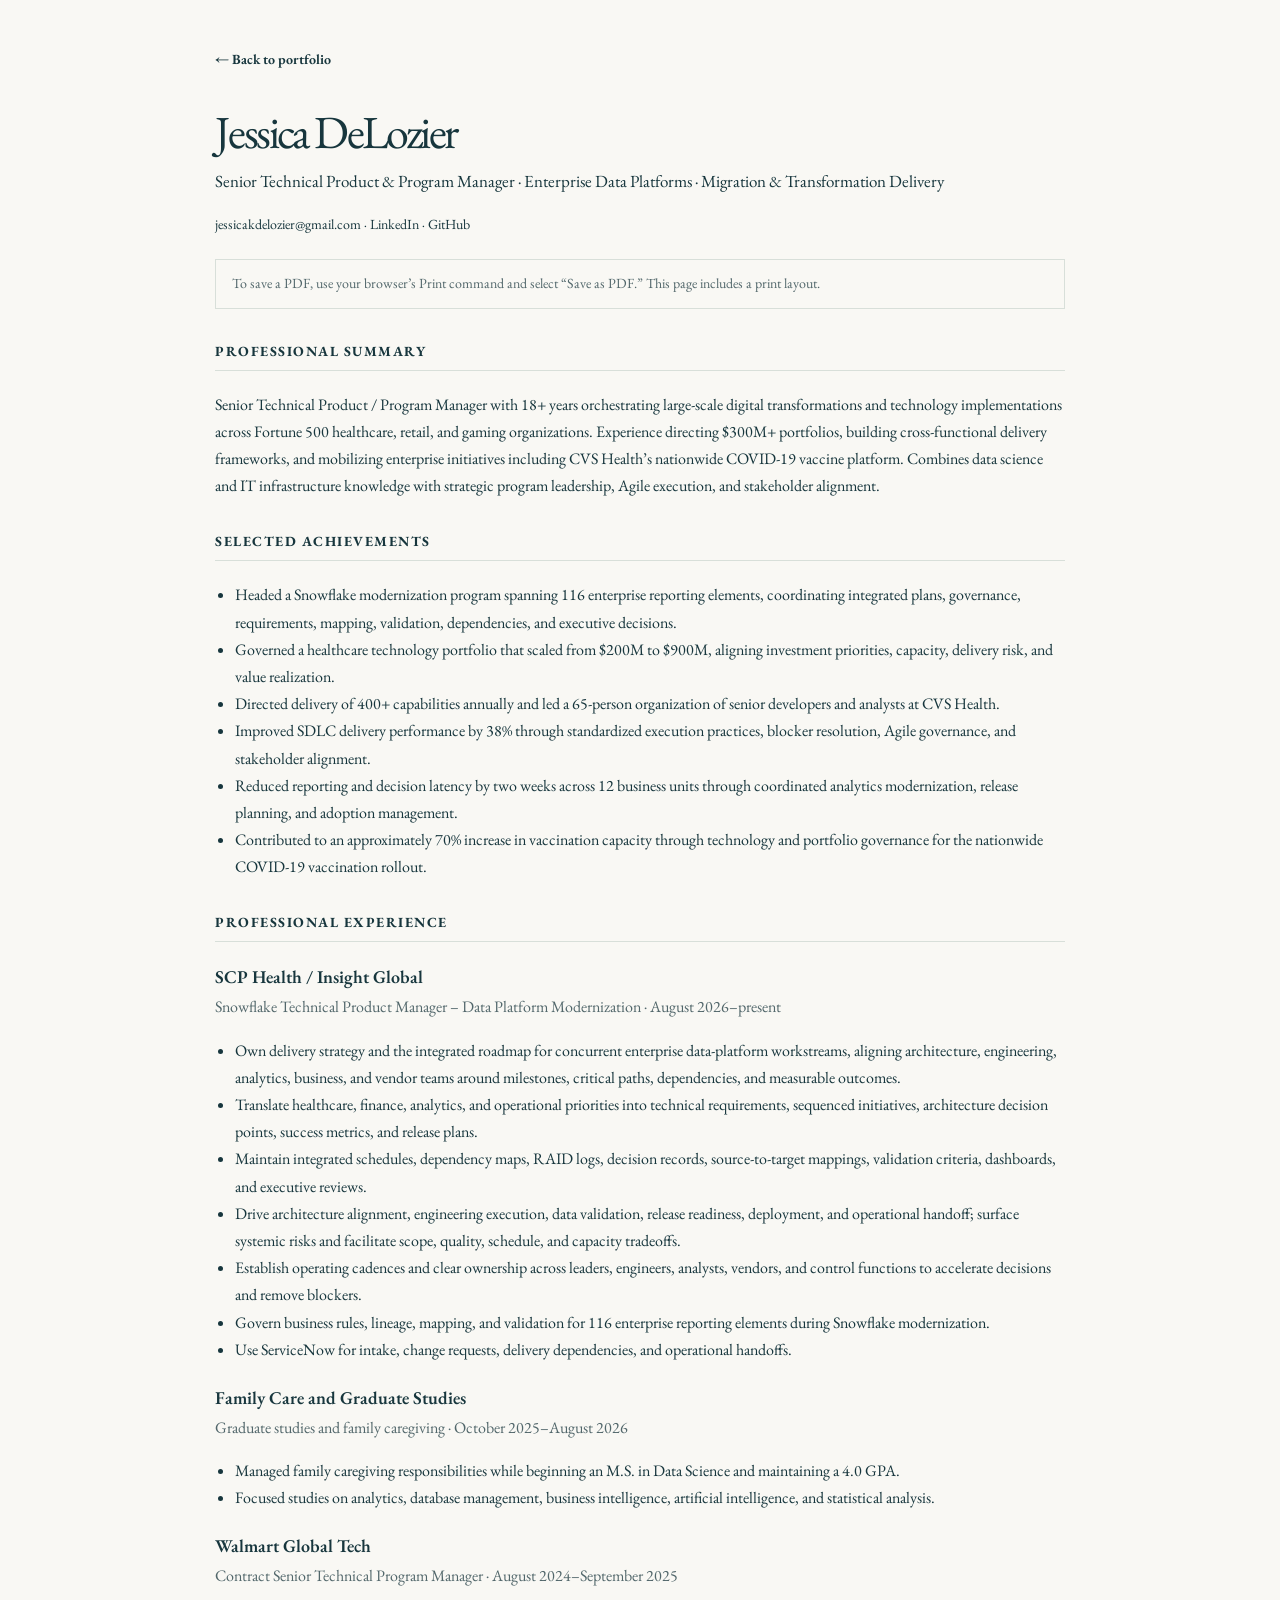
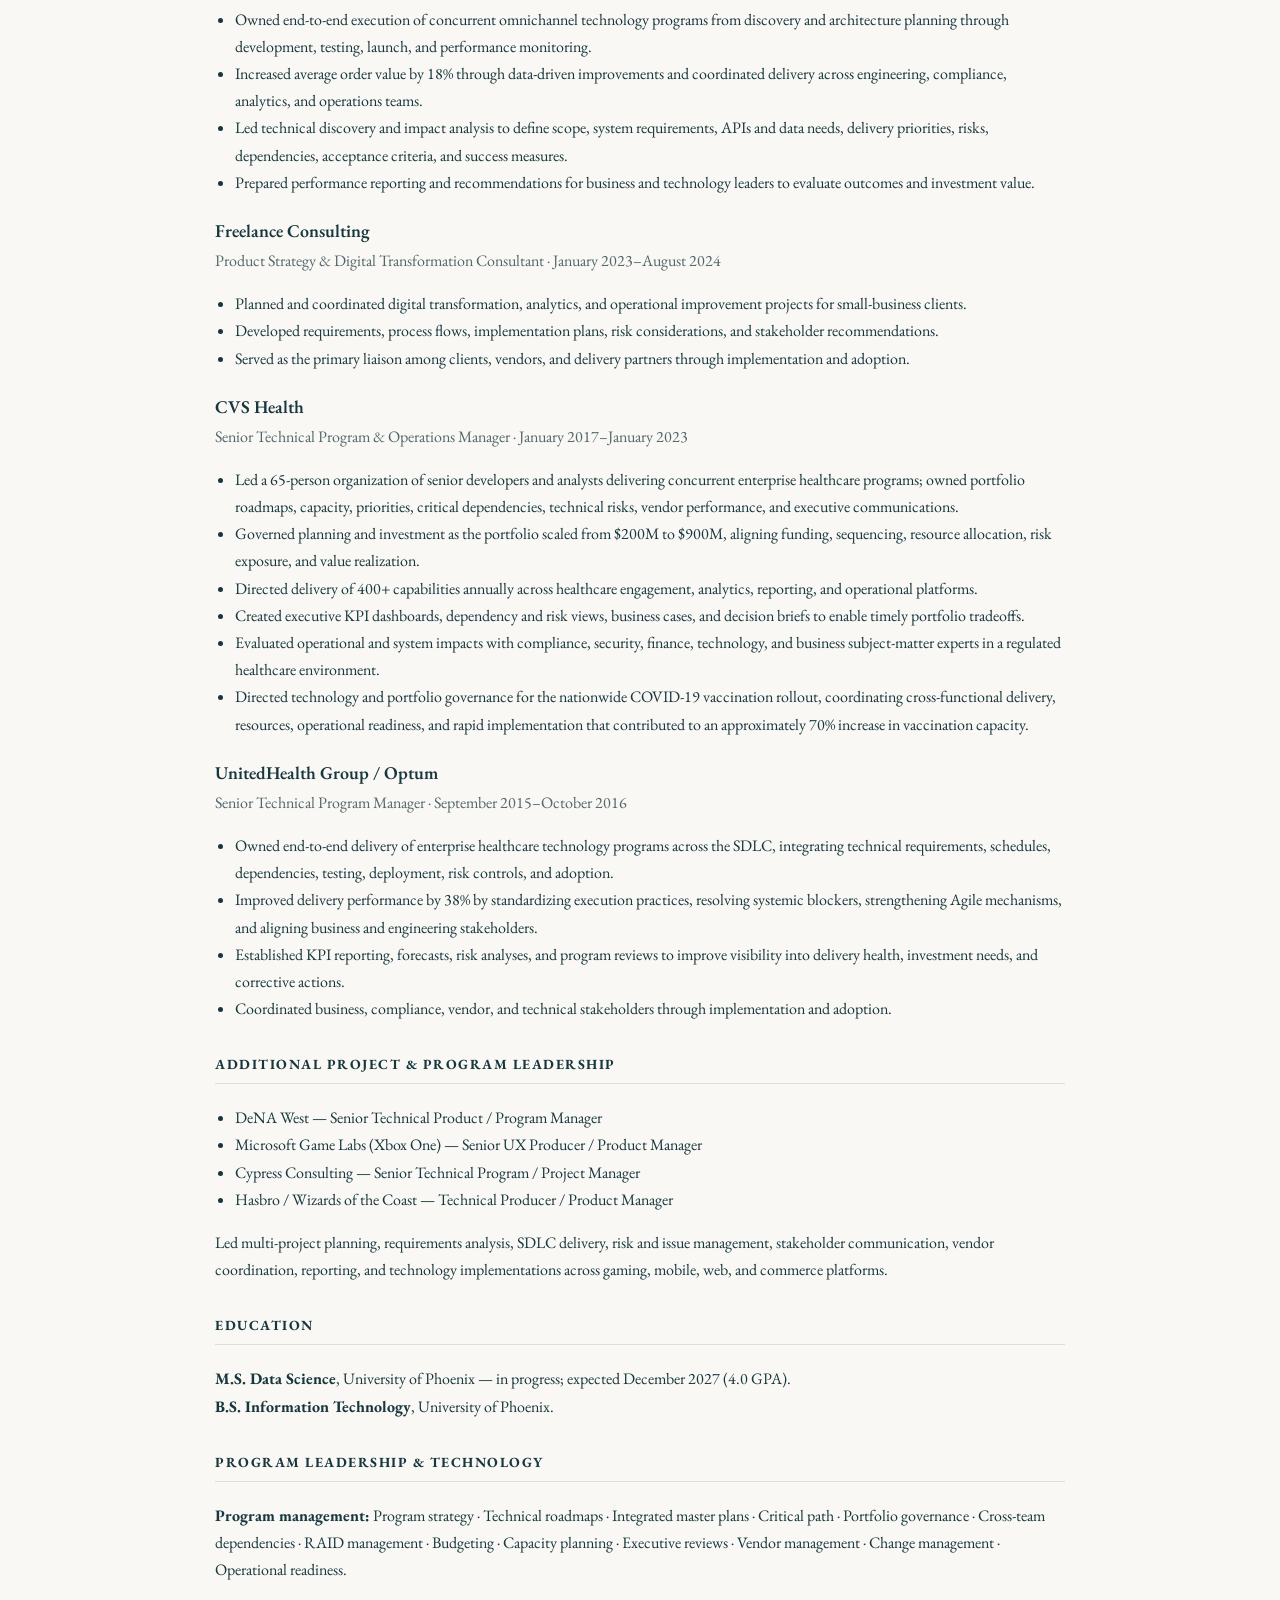
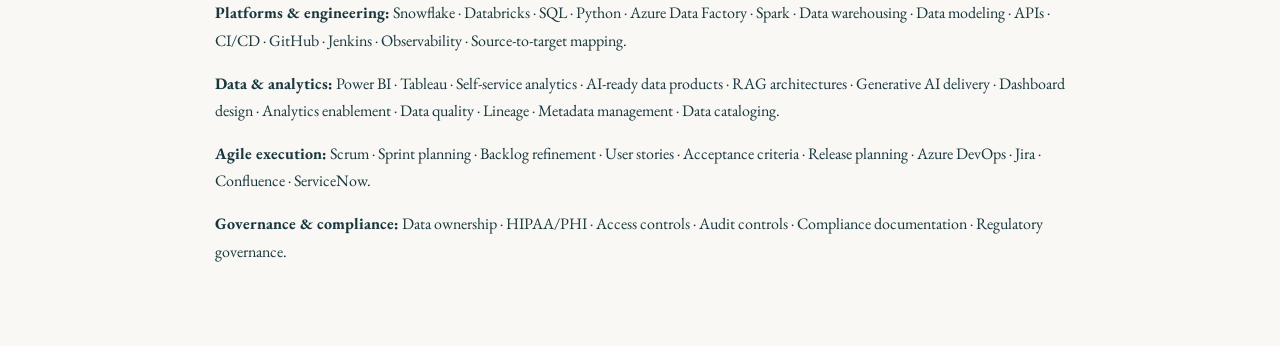
==== commit bc766426: "Standardize portfolio typography and connect navigation arrows" ====
--- a/resume.html
+++ b/resume.html
@@ -1,5 +1,5 @@
 <!doctype html>
-<html lang="en"><head><meta charset="utf-8"><meta name="viewport" content="width=device-width,initial-scale=1"><meta name="description" content="Jessica DeLozier — selected experience in technical product, program, and data platform leadership."><title>Résumé | Jessica DeLozier</title><link rel="icon" href="favicon.svg" type="image/svg+xml"><link rel="stylesheet" href="styles.css?v=garamond-20261024"><style>.resume{max-width:850px;padding-block:45px 65px}.resume h1{font-size:46px;margin:35px 0 8px}.resume h2{font:700 13px var(--sans);letter-spacing:1.5px;border-bottom:1px solid var(--line);padding-bottom:10px;margin:33px 0 20px}.resume h3{font:600 16px var(--sans);margin:23px 0 5px}.resume p,.resume li{font-size:13px}.role{color:var(--muted);margin-bottom:8px}.resume ul{padding-left:20px}.resume .subtitle{font-size:17px}.resume .contact{font-size:12px}.print-note{font-size:11px!important;color:var(--muted);border:1px solid var(--line);padding:12px 16px;margin-top:22px}@media print{body{background:white}.resume{max-width:none;padding:0}.resume .back,.print-note{display:none}.resume h1{margin-top:0;font-size:29px}.resume h2{margin-top:20px}.resume p,.resume li{font-size:10px}.resume h3{font-size:12px;break-after:avoid}.role{break-after:avoid}a{text-decoration:none}@page{margin:16mm}}</style></head><body><a class="skip" href="#resume-main">Skip to résumé</a><main id="resume-main" class="resume wrap"><a class="text-link back" href="./">← Back to portfolio</a>
+<html lang="en"><head><meta charset="utf-8"><meta name="viewport" content="width=device-width,initial-scale=1"><meta name="description" content="Jessica DeLozier — selected experience in technical product, program, and data platform leadership."><title>Résumé | Jessica DeLozier</title><link rel="icon" href="favicon.svg" type="image/svg+xml"><link rel="stylesheet" href="styles.css?v=consistency-20261024"><style>.resume{max-width:850px;padding-block:45px 65px}.resume h1{font-size:46px;margin:35px 0 8px}.resume h2{font:700 14px var(--sans);letter-spacing:1.5px;border-bottom:1px solid var(--line);padding-bottom:10px;margin:33px 0 20px}.resume h3{font:600 18px var(--sans);margin:23px 0 5px}.resume p,.resume li{font-size:16px}.role{color:var(--muted);margin-bottom:8px}.resume ul{padding-left:20px}.resume .subtitle{font-size:17px}.resume .contact{font-size:14px}.print-note{font-size:14px!important;color:var(--muted);border:1px solid var(--line);padding:12px 16px;margin-top:22px}@media print{body{background:white}.resume{max-width:none;padding:0}.resume .back,.print-note{display:none}.resume h1{margin-top:0;font-size:29px}.resume h2{margin-top:20px}.resume p,.resume li{font-size:10px}.resume h3{font-size:12px;break-after:avoid}.role{break-after:avoid}a{text-decoration:none}@page{margin:16mm}}</style></head><body><a class="skip" href="#resume-main">Skip to résumé</a><main id="resume-main" class="resume wrap"><a class="text-link back" href="./">← Back to portfolio</a>
 <h1>Jessica DeLozier</h1><p class="subtitle">Senior Technical Product & Program Manager · Enterprise Data Platforms · Migration & Transformation Delivery</p>
 <p class="contact"><a href="mailto:jessicakdelozier@gmail.com">jessicakdelozier@gmail.com</a> · <a href="https://www.linkedin.com/in/jessicadelozier/">LinkedIn</a> · <a href="https://github.com/jkdelozier">GitHub</a></p>
 <p class="print-note">To save a PDF, use your browser’s Print command and select “Save as PDF.” This page includes a print layout.</p>
@@ -14,5 +14,5 @@
 <h3>UnitedHealth Group / Optum</h3><p class="role">Senior Technical Program Manager · September 2015–October 2016</p><ul><li>Owned end-to-end delivery of enterprise healthcare technology programs across the SDLC, integrating technical requirements, schedules, dependencies, testing, deployment, risk controls, and adoption.</li><li>Improved delivery performance by 38% by standardizing execution practices, resolving systemic blockers, strengthening Agile mechanisms, and aligning business and engineering stakeholders.</li><li>Established KPI reporting, forecasts, risk analyses, and program reviews to improve visibility into delivery health, investment needs, and corrective actions.</li><li>Coordinated business, compliance, vendor, and technical stakeholders through implementation and adoption.</li></ul>
 <h2>ADDITIONAL PROJECT & PROGRAM LEADERSHIP</h2><ul><li>DeNA West — Senior Technical Product / Program Manager</li><li>Microsoft Game Labs (Xbox One) — Senior UX Producer / Product Manager</li><li>Cypress Consulting — Senior Technical Program / Project Manager</li><li>Hasbro / Wizards of the Coast — Technical Producer / Product Manager</li></ul><p>Led multi-project planning, requirements analysis, SDLC delivery, risk and issue management, stakeholder communication, vendor coordination, reporting, and technology implementations across gaming, mobile, web, and commerce platforms.</p>
 <h2>EDUCATION</h2><p><strong>M.S. Data Science</strong>, University of Phoenix — in progress; expected December 2027 (4.0 GPA).<br><strong>B.S. Information Technology</strong>, University of Phoenix.</p>
-<h2>PROGRAM LEADERSHIP & TECHNOLOGY</h2><p><strong>Program management:</strong> Program strategy · Technical roadmaps · Integrated master plans · Critical path · Portfolio governance · Cross-team dependencies · RAID management · Budgeting · Capacity planning · Executive reviews · Vendor management · Change management · Operational readiness.</p><p><strong>Platforms & engineering:</strong> Snowflake · Databricks · SQL · Python · Azure Data Factory · Spark · Data warehousing · Data modeling · APIs · CI/CD · GitHub · Jenkins · Observability · Source-to-target mapping.</p><p><strong>Data & analytics:</strong> Power BI · Tableau · Self-service analytics · AI-ready data products · RAG architectures · Generative AI delivery · Dashboard design · Analytics enablement · Data quality · Lineage · Metadata management · Data cataloging.</p><p><strong>Agile execution:</strong> Scrum · Sprint planning · Backlog refinement · User stories · Acceptance criteria · Release planning · Azure DevOps · Jira · Confluence · ServiceNow.</p><p><strong>Governance & compliance:</strong> Data ownership · HIPAA/PHI · Access controls · Audit controls · Compliance documentation · Regulatory governance.</p>
+<h2 id="technical-toolkit">PROGRAM LEADERSHIP & TECHNOLOGY</h2><p><strong>Program management:</strong> Program strategy · Technical roadmaps · Integrated master plans · Critical path · Portfolio governance · Cross-team dependencies · RAID management · Budgeting · Capacity planning · Executive reviews · Vendor management · Change management · Operational readiness.</p><p><strong>Platforms & engineering:</strong> Snowflake · Databricks · SQL · Python · Azure Data Factory · Spark · Data warehousing · Data modeling · APIs · CI/CD · GitHub · Jenkins · Observability · Source-to-target mapping.</p><p><strong>Data & analytics:</strong> Power BI · Tableau · Self-service analytics · AI-ready data products · RAG architectures · Generative AI delivery · Dashboard design · Analytics enablement · Data quality · Lineage · Metadata management · Data cataloging.</p><p><strong>Agile execution:</strong> Scrum · Sprint planning · Backlog refinement · User stories · Acceptance criteria · Release planning · Azure DevOps · Jira · Confluence · ServiceNow.</p><p><strong>Governance & compliance:</strong> Data ownership · HIPAA/PHI · Access controls · Audit controls · Compliance documentation · Regulatory governance.</p>
 </main></body></html>
--- a/styles.css
+++ b/styles.css
@@ -1,9 +1,25 @@
 /* EB Garamond web typography; no trackers, JavaScript, or build step. */
 @import url('https://fonts.googleapis.com/css2?family=EB+Garamond:ital,wght@0,400..800;1,400..800&display=swap');
 :root{--ink:#17363d;--muted:#52676b;--teal:#216458;--paper:#f9f8f4;--line:#d8dfd9;--serif:'EB Garamond',Garamond,Georgia,'Times New Roman',serif;--sans:var(--serif)}
-*{box-sizing:border-box}html{scroll-behavior:smooth;scroll-padding-top:24px}body{margin:0;background:var(--paper);color:var(--ink);font:16px/1.7 var(--sans);-webkit-font-smoothing:antialiased}a{color:inherit;text-decoration:none}a:hover{text-decoration:underline;text-underline-offset:5px}a:focus-visible,summary:focus-visible,button:focus-visible{outline:3px solid #b37323;outline-offset:6px}.wrap{width:min(1160px,calc(100% - 96px));margin-inline:auto}.skip{position:absolute;left:20px;top:-100px;background:white;padding:12px;z-index:5}.skip:focus{top:10px}.site-header{display:flex;justify-content:space-between;align-items:center;min-height:110px;border-bottom:1px solid var(--line);gap:20px}.brand{display:flex;align-items:center;gap:12px;font-weight:650;font-size:16px;letter-spacing:-.4px}.monogram{display:grid;place-items:center;width:40px;height:40px;background:var(--ink);color:var(--paper);font:19px var(--serif)}nav{display:flex;align-items:center;gap:30px;font-size:13px;font-weight:550}.nav-contact{padding:10px 15px;border:1px solid #a7bab4}.hero{display:grid;grid-template-columns:1.45fr 1fr;gap:72px;padding-block:86px 90px;align-items:center}.eyebrow{font-size:10px;letter-spacing:1.8px;font-weight:700;margin:0 0 22px;line-height:1.6}.dot{display:inline-block;width:7px;height:7px;background:var(--teal);border-radius:100%;margin:0 7px 1px 0}h1,h2,h3,p{margin-top:0}h1{font:clamp(42px,4.8vw,66px)/1.13 var(--serif);letter-spacing:-2.6px;margin-bottom:25px}em{font-weight:400;color:var(--teal)}.hero-description{font-size:18px;line-height:1.65;max-width:490px;margin-bottom:12px;color:#425b60}.hero-context{font-size:12px;color:var(--muted);letter-spacing:.2px}.hero-actions{display:flex;align-items:center;gap:29px;margin-top:32px}.button{padding:13px 21px;display:inline-flex;justify-content:space-between;align-items:center;gap:27px;font-size:13px;font-weight:600}.button:hover{text-decoration:none;filter:brightness(1.12)}.primary{background:var(--ink);color:white}.text-link{font-size:13px;font-weight:650;display:inline-flex;gap:18px}.hero-card{background:#e9efea;padding:26px 30px;border:1px solid #dbe4dc;position:relative}.card-top{display:flex;justify-content:space-between;font-size:9px;letter-spacing:1.5px;font-weight:700}.card-top>span:last-child{font-size:22px;line-height:1}.card-statement{font:31px/1.24 var(--serif);letter-spacing:-.5px;margin-block:28px}.approach-step{display:flex;gap:14px;border-top:1px solid #cad6cd;padding:13px 0}.step-number{font-size:10px;padding-top:3px;color:var(--teal)}.approach-step strong{font-size:12px;font-weight:650}.approach-step p{font-size:11px;margin:1px 0 0;color:var(--muted)}.card-bottom{display:flex;justify-content:space-between;font-size:9px;letter-spacing:1px;border-top:1px solid #cad6cd;padding-top:15px;margin-top:3px}.card-bottom span{color:#81938a}.impact-band{background:#f0f1eb;border-top:1px solid var(--line);border-bottom:1px solid var(--line)}.impact-grid{display:grid;grid-template-columns:repeat(3,1fr);padding-block:31px}.impact-grid>div{padding-inline:36px;border-right:1px solid #d0d9d0}.impact-grid>div:first-child{padding-left:0}.impact-grid>div:last-child{border:0}.metric{font:44px/1.1 var(--serif);letter-spacing:-1.5px;margin-bottom:9px}.metric span{font-size:30px}.impact-grid p:not(.metric){font-size:12px;font-weight:650;margin:0}.impact-grid small{font-size:10px;color:var(--muted)}.work-section{padding-block:83px 70px}.section-heading{display:flex;justify-content:space-between;gap:30px;align-items:end;margin-bottom:36px}.section-heading .eyebrow{margin-bottom:15px}h2{font:39px/1.2 var(--serif);letter-spacing:-1.2px;margin-bottom:0}.section-heading>p{font-size:12px;color:var(--muted);margin-bottom:4px}.project-grid{display:grid;grid-template-columns:1fr 1fr;gap:24px;align-items:start}.project{background:#fffefa;border:1px solid var(--line);padding:29px 30px 0}.project-top{display:flex;justify-content:space-between;align-items:center;gap:10px;margin-bottom:27px}.project-category{font-size:9px;letter-spacing:1.2px;font-weight:700;color:var(--teal)}.project-number{font:15px var(--serif);color:#627671}.company{font-size:12px;font-weight:650;margin-bottom:9px}.project h3{font:29px/1.24 var(--serif);letter-spacing:-.7px;max-width:410px;margin-bottom:15px}.project>p:not(.company){font-size:13px;color:var(--muted);margin-bottom:24px;min-height:67px}.project-result{display:flex;gap:18px;align-items:center;border-top:1px solid var(--line);padding-top:21px;margin-bottom:20px}.project-result strong{font:40px/1 var(--serif);letter-spacing:-1px;white-space:nowrap}.project-result span{font-size:10px;line-height:1.5;color:var(--muted)}.tags{display:flex;gap:7px;flex-wrap:wrap;margin-bottom:25px}.tags span{font-size:9px;background:#edf2ec;padding:3px 9px;color:#3d5f52}details{border-top:1px solid var(--line)}summary{list-style:none;cursor:pointer;display:flex;justify-content:space-between;align-items:center;padding-block:17px;font-size:12px;font-weight:650}summary::-webkit-details-marker{display:none}summary:hover{color:var(--teal)}summary span{font-size:18px;font-weight:400}details[open] summary span{transform:rotate(90deg)}.case-body{border-top:1px solid var(--line);padding-top:20px;padding-bottom:12px;font-size:13px;color:var(--muted)}.case-body h4{color:var(--ink);font-size:12px;margin:0 0 5px}.case-body p{margin-bottom:18px}.case-meta{font-size:11px;border-top:1px solid var(--line);padding-top:14px}.work-note{font-size:10px;color:var(--muted);max-width:830px;margin:23px 0 0}.about-section{background:#edf0e9;padding-block:76px}.about-grid{display:grid;grid-template-columns:1.35fr 1fr;gap:95px}.about-grid h2{margin-bottom:25px}.about-grid p:not(.eyebrow){font-size:13px;color:#425b60}.about-grid .about-lead{font-size:16px!important;line-height:1.7}.about-grid .text-link{margin-top:10px}.expertise{padding-top:7px}.expertise h3{font-size:12px;font-weight:650;margin-bottom:15px}.expertise>div{display:flex;gap:19px;border-top:1px solid #cbd6cb;padding-top:15px}.expertise>div>span{font-size:10px;color:var(--teal);padding-top:4px}.expertise strong{display:block;font-size:12px;color:var(--ink);margin-bottom:3px}.expertise p{font-size:12px!important;line-height:1.6}.academic-section{padding-block:61px;display:flex;align-items:center;gap:60px;justify-content:space-between}.academic-section .eyebrow{margin-bottom:12px}.academic-section h2{font-size:29px;margin-bottom:15px}.academic-section p:not(.eyebrow){font-size:13px;max-width:750px;color:var(--muted)}.academic-note{font-size:10px!important;margin:16px 0 0}.academic-mark{font:68px var(--serif);color:#56796a}.contact-section{background:var(--ink);color:#f4f5ec;padding-block:65px}.contact-inner{display:flex;align-items:center;justify-content:space-between;gap:50px}.contact-section .eyebrow{color:#b4d0bd}.contact-section h2{font-size:46px}.contact-section em{color:#bad6bb}.contact-section p:last-child{font-size:13px;color:#c5d4ce;margin:20px 0 0}.contact-actions{display:flex;flex-direction:column;gap:19px;align-items:start;font-size:12px}.light{background:#ecf2e7;color:var(--ink);margin-bottom:3px}.contact-actions>a:not(.button){display:flex;justify-content:space-between;width:100%;padding-right:2px}footer{display:flex;justify-content:space-between;align-items:center;gap:15px;min-height:90px;font-size:10px;color:var(--muted)}footer p{margin:0}
+*{box-sizing:border-box}html{scroll-behavior:smooth;scroll-padding-top:24px}body{margin:0;background:var(--paper);color:var(--ink);font:16px/1.7 var(--sans);-webkit-font-smoothing:antialiased}a{color:inherit;text-decoration:none}a:hover{text-decoration:underline;text-underline-offset:5px}a:focus-visible,summary:focus-visible,button:focus-visible{outline:3px solid #b37323;outline-offset:6px}.wrap{width:min(1160px,calc(100% - 96px));margin-inline:auto}.skip{position:absolute;left:20px;top:-100px;background:white;padding:12px;z-index:5}.skip:focus{top:10px}.site-header{display:flex;justify-content:space-between;align-items:center;min-height:110px;border-bottom:1px solid var(--line);gap:20px}.brand{display:flex;align-items:center;gap:12px;font-weight:650;font-size:16px;letter-spacing:-.4px}.monogram{display:grid;place-items:center;width:40px;height:40px;background:var(--ink);color:var(--paper);font:19px var(--serif)}nav{display:flex;align-items:center;gap:30px;font-size:13px;font-weight:550}.nav-contact{padding:10px 15px;border:1px solid #a7bab4}.hero{display:grid;grid-template-columns:1.45fr 1fr;gap:72px;padding-block:86px 90px;align-items:center}.eyebrow{font-size:10px;letter-spacing:1.8px;font-weight:700;margin:0 0 22px;line-height:1.6}.dot{display:inline-block;width:7px;height:7px;background:var(--teal);border-radius:100%;margin:0 7px 1px 0}h1,h2,h3,p{margin-top:0}h1{font:clamp(42px,4.8vw,66px)/1.13 var(--serif);letter-spacing:-2.6px;margin-bottom:25px}em{font-weight:400;color:var(--teal)}.hero-description{font-size:18px;line-height:1.65;max-width:490px;margin-bottom:12px;color:#425b60}.hero-context{font-size:12px;color:var(--muted);letter-spacing:.2px}.hero-actions{display:flex;align-items:center;gap:29px;margin-top:32px}.button{padding:13px 21px;display:inline-flex;justify-content:space-between;align-items:center;gap:27px;font-size:13px;font-weight:600}.button:hover{text-decoration:none;filter:brightness(1.12)}.primary{background:var(--ink);color:white}.text-link{font-size:13px;font-weight:650;display:inline-flex;gap:18px}.hero-card{background:#e9efea;padding:26px 30px;border:1px solid #dbe4dc;position:relative}.card-top{display:flex;justify-content:space-between;font-size:9px;letter-spacing:1.5px;font-weight:700}.card-top>span:last-child{font-size:22px;line-height:1}.card-statement{font:31px/1.24 var(--serif);letter-spacing:-.5px;margin-block:28px}.approach-step{display:flex;gap:14px;border-top:1px solid #cad6cd;padding:13px 0}.step-number{font-size:10px;padding-top:3px;color:var(--teal)}.approach-step strong{font-size:12px;font-weight:650}.approach-step p{font-size:11px;margin:1px 0 0;color:var(--muted)}.card-bottom{display:flex;justify-content:space-between;font-size:9px;letter-spacing:1px;border-top:1px solid #cad6cd;padding-top:15px;margin-top:3px}.card-bottom span{color:#81938a}.impact-band{background:#f0f1eb;border-top:1px solid var(--line);border-bottom:1px solid var(--line)}.impact-grid{display:grid;grid-template-columns:repeat(3,1fr);padding-block:31px}.impact-grid>div{padding-inline:36px;border-right:1px solid #d0d9d0}.impact-grid>div:first-child{padding-left:0}.impact-grid>div:last-child{border:0}.metric{font:44px/1.1 var(--serif);letter-spacing:-1.5px;margin-bottom:9px}.metric span{font-size:30px}.impact-grid p:not(.metric){font-size:12px;font-weight:650;margin:0}.impact-grid small{font-size:10px;color:var(--muted)}.work-section{padding-block:83px 70px}.section-heading{display:flex;justify-content:space-between;gap:30px;align-items:end;margin-bottom:36px}.section-heading .eyebrow{margin-bottom:15px}h2{font:39px/1.2 var(--serif);letter-spacing:-1.2px;margin-bottom:0}.section-heading>p{font-size:12px;color:var(--muted);margin-bottom:4px}.project-grid{display:grid;grid-template-columns:1fr 1fr;gap:24px;align-items:start}.project{background:#fffefa;border:1px solid var(--line);padding:29px 30px 0}.project-top{display:flex;justify-content:space-between;align-items:center;gap:10px;margin-bottom:27px}.project-category{font-size:9px;letter-spacing:1.2px;font-weight:700;color:var(--teal)}.project-number{font:15px var(--serif);color:#627671}.company{font-size:12px;font-weight:650;margin-bottom:9px}.project h3{font:29px/1.24 var(--serif);letter-spacing:-.7px;max-width:410px;margin-bottom:15px}.project>p:not(.company){font-size:13px;color:var(--muted);margin-bottom:24px;min-height:67px}.project-result{display:flex;gap:18px;align-items:center;border-top:1px solid var(--line);padding-top:21px;margin-bottom:20px}.project-result strong{font:40px/1 var(--serif);letter-spacing:-1px;white-space:nowrap}.project-result span{font-size:10px;line-height:1.5;color:var(--muted)}.tags{display:flex;gap:7px;flex-wrap:wrap;margin-bottom:25px}.tags span{font-size:9px;background:#edf2ec;padding:3px 9px;color:#3d5f52}details{border-top:1px solid var(--line)}summary{list-style:none;cursor:pointer;display:flex;justify-content:space-between;align-items:center;padding-block:17px;font-size:12px;font-weight:650}summary::-webkit-details-marker{display:none}summary:hover{color:var(--teal)}summary span{font-size:18px;font-weight:400}details[open] summary span{transform:rotate(90deg)}.case-body{border-top:1px solid var(--line);padding-top:20px;padding-bottom:12px;font-size:13px;color:var(--muted)}.case-body h4{color:var(--ink);font-size:12px;margin:0 0 5px}.case-body p{margin-bottom:18px}.case-meta{font-size:11px;border-top:1px solid var(--line);padding-top:14px}.work-note{font-size:10px;color:var(--muted);max-width:830px;margin:23px 0 0}.about-section{background:#edf0e9;padding-block:76px}.about-grid{display:grid;grid-template-columns:1.35fr 1fr;gap:95px}.about-grid h2{margin-bottom:25px}.about-grid p:not(.eyebrow){font-size:13px;color:#425b60}.about-grid>div>p:not(.eyebrow){font-size:16px!important;line-height:1.7}.about-grid .text-link{margin-top:10px}.expertise{padding-top:7px}.expertise h3{font-size:12px;font-weight:650;margin-bottom:15px}.expertise>div{display:flex;gap:19px;border-top:1px solid #cbd6cb;padding-top:15px}.expertise>div>span{font-size:10px;color:var(--teal);padding-top:4px}.expertise strong{display:block;font-size:12px;color:var(--ink);margin-bottom:3px}.expertise p{font-size:12px!important;line-height:1.6}.academic-section{padding-block:61px;display:flex;align-items:center;gap:60px;justify-content:space-between}.academic-section .eyebrow{margin-bottom:12px}.academic-section h2{font-size:29px;margin-bottom:15px}.academic-section p:not(.eyebrow){font-size:13px;max-width:750px;color:var(--muted)}.academic-note{font-size:10px!important;margin:16px 0 0}.academic-mark{font:68px var(--serif);color:#56796a}.contact-section{background:var(--ink);color:#f4f5ec;padding-block:65px}.contact-inner{display:flex;align-items:center;justify-content:space-between;gap:50px}.contact-section .eyebrow{color:#b4d0bd}.contact-section h2{font-size:46px}.contact-section em{color:#bad6bb}.contact-section p:last-child{font-size:13px;color:#c5d4ce;margin:20px 0 0}.contact-actions{display:flex;flex-direction:column;gap:19px;align-items:start;font-size:12px}.light{background:#ecf2e7;color:var(--ink);margin-bottom:3px}.contact-actions>a:not(.button){display:flex;justify-content:space-between;width:100%;padding-right:2px}footer{display:flex;justify-content:space-between;align-items:center;gap:15px;min-height:90px;font-size:10px;color:var(--muted)}footer p{margin:0}
 @media(min-width:1300px){.hero{gap:100px}}
 @media(max-width:900px){.wrap{width:calc(100% - 48px)}.hero{gap:30px;padding-block:60px}.hero h1{font-size:46px}.hero-description{font-size:16px}.hero-card{padding:22px}.card-statement{font-size:27px}.about-grid{gap:40px}nav{gap:18px}.section-heading>p{max-width:230px}.project{padding-inline:22px}.project h3{font-size:26px}}
 @media(max-width:640px){.wrap{width:calc(100% - 40px)}.site-header{min-height:100px;align-items:flex-start;flex-direction:column;justify-content:center;gap:13px;padding-block:17px}.brand{font-size:14px}.monogram{width:30px;height:30px;font-size:15px}nav{gap:21px;font-size:11px;width:100%;justify-content:space-between}.nav-contact{padding:0;border:0}.hero{grid-template-columns:1fr;padding-block:46px;gap:38px}.eyebrow{font-size:9px;letter-spacing:1.3px}.hero h1{font-size:44px;letter-spacing:-1.8px}.hero-description{max-width:360px}.hero-actions{gap:24px;margin-top:25px}.hero-card{padding:24px}.card-statement{font-size:31px;margin-block:22px}.approach-step{padding:12px 0}.impact-grid{gap:20px;padding-block:26px;grid-template-columns:1fr}.impact-grid>div{padding:0 0 18px;border:0;border-bottom:1px solid #d0d9d0;display:grid;grid-template-columns:85px 1fr;column-gap:15px;align-items:center}.impact-grid>div:last-child{padding-bottom:0}.metric{font-size:36px;grid-row:span 2;margin:0}.metric span{font-size:25px}.impact-grid small{grid-column:2}.impact-grid p:not(.metric){font-size:11px}.work-section{padding-block:50px}.section-heading{display:block;margin-bottom:27px}.section-heading>p{margin-top:18px;max-width:none}h2{font-size:33px}.project-grid{grid-template-columns:1fr;gap:19px}.project{padding:25px 24px 0}.project h3{font-size:29px}.project>p:not(.company){min-height:0}.project-top{margin-bottom:23px}.project-category{font-size:8px}.project-result strong{font-size:39px}.about-section{padding-block:48px}.about-grid{grid-template-columns:1fr;gap:35px}.academic-section{gap:15px;padding-block:45px}.academic-section h2{font-size:27px}.academic-mark{font-size:40px;align-self:start}.contact-section{padding-block:47px}.contact-inner{align-items:start;flex-direction:column;gap:26px}.contact-section h2{font-size:39px}.contact-actions{width:100%;max-width:300px}footer{flex-wrap:wrap;justify-content:space-between;padding-block:25px;min-height:85px}footer>p:nth-child(2){display:none}}
 @media(prefers-reduced-motion:reduce){html{scroll-behavior:auto}}
+
+/* Shared reading sizes across the portfolio; headings retain their hierarchy. */
+.hero-description,.section-heading>p,.project>p:not(.company),.case-body,.academic-section p:not(.eyebrow),.contact-section p:last-child{font-size:16px}
+.approach-step p,.expertise p{font-size:16px!important}
+.academic-note{font-size:16px!important}
+nav,.button,.text-link,summary,.contact-actions,.hero-context,.company,.approach-step strong,.expertise h3,.expertise strong,.impact-grid p:not(.metric),.impact-grid small,.project-result span,.case-meta,.work-note,footer{font-size:14px}
+.eyebrow,.card-top,.card-bottom,.project-category,.tags span,.step-number,.expertise>div>span{font-size:12px}
+.project>p:not(.company){min-height:0}
+.card-top{align-items:center}
+.approach-link{display:grid;place-items:center;min-width:44px;min-height:44px;font-size:24px;line-height:1}
+.toolkit-link{display:flex;align-items:center;gap:16px;flex-shrink:0;font-size:14px;font-weight:650;min-height:44px}
+.toolkit-link .academic-mark{line-height:1}
+summary{min-height:48px}
+details[open] summary span{transform:rotate(45deg)}
+@media(max-width:640px){nav{gap:12px;flex-wrap:wrap}.hero-actions{gap:18px;flex-wrap:wrap}.project-top{align-items:start}.project-category{max-width:85%}.academic-section{align-items:start;flex-direction:column;gap:20px}.toolkit-link .academic-mark{font-size:32px}.card-bottom{letter-spacing:.6px}.resume .contact{overflow-wrap:anywhere}}
+
 @media print{nav,.hero-card,.hero-actions,.contact-actions,footer,summary{display:none}.wrap{width:100%}.hero,.work-section,.about-section,.academic-section,.contact-section{padding-block:20px}.hero,.about-grid{display:block}.impact-band,.contact-section,.about-section{background:white;color:#17363d}.project{break-inside:avoid}.contact-section em{color:#216458}body{font-size:11px}.project-grid{gap:12px}.project h3{font-size:20px}}
